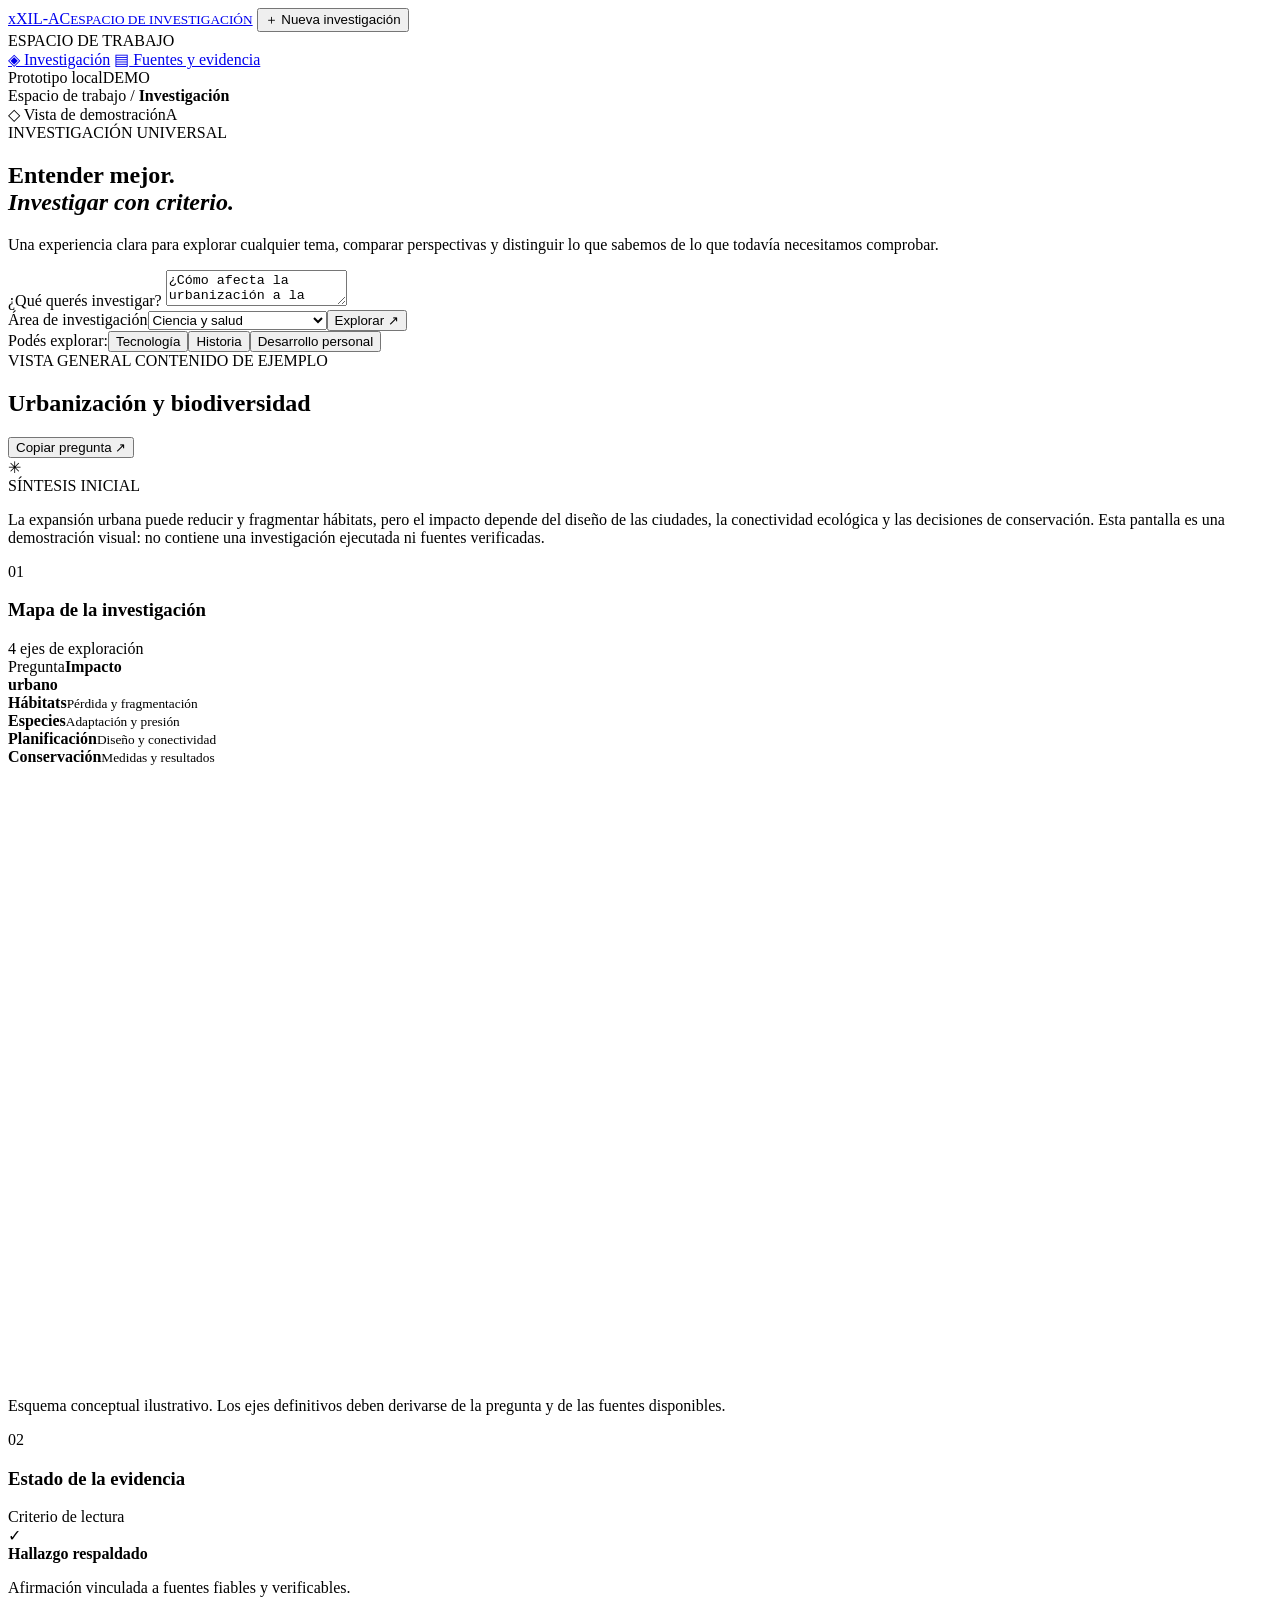
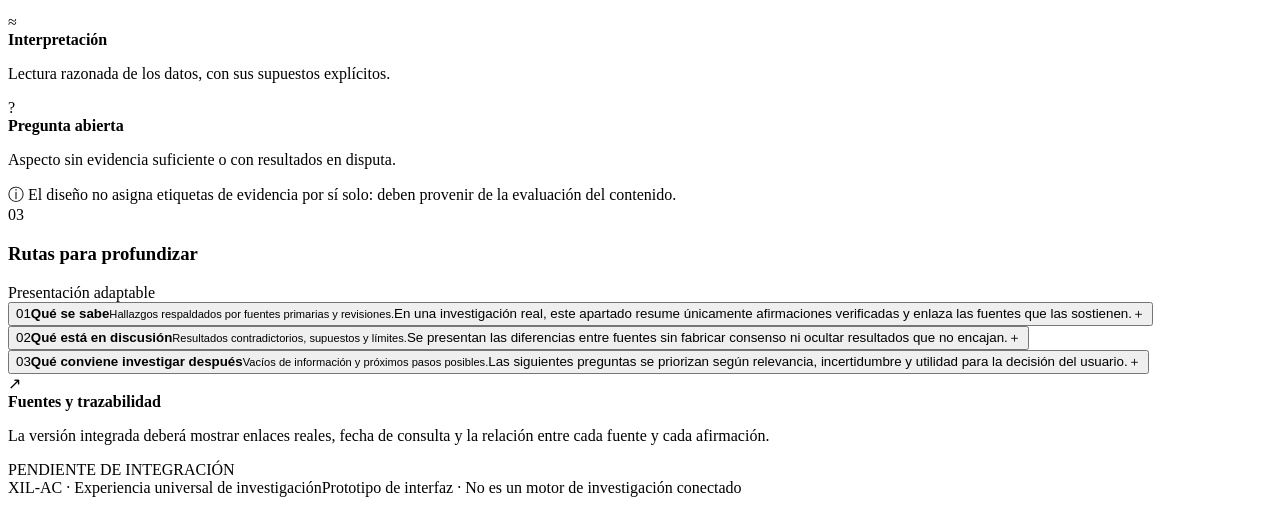
==== frontend/universal-research/index.html @ deff4dfd "feat(ui): add universal research interface prototype" ====
<!doctype html>
<html lang="es">
<head>
  <meta charset="utf-8">
  <meta name="viewport" content="width=device-width, initial-scale=1">
  <meta name="color-scheme" content="light">
  <meta name="description" content="Prototipo de la experiencia universal de investigación de XIL-AC.">
  <title>Investigación · XIL-AC</title>
  <link rel="stylesheet" href="./styles.css">
</head>
<body>
  <div class="app-shell">
    <aside class="sidebar" aria-label="Navegación principal">
      <a class="brand" href="#" aria-label="XIL-AC inicio"><span class="brand-mark">x</span><span>XIL-AC<small>ESPACIO DE INVESTIGACIÓN</small></span></a>
      <button class="new-research" id="newResearch" type="button"><span aria-hidden="true">＋</span> Nueva investigación</button>
      <div class="side-label">ESPACIO DE TRABAJO</div>
      <a class="nav-item active" href="#research"><span aria-hidden="true">◈</span> Investigación</a>
      <a class="nav-item" href="#sources"><span aria-hidden="true">▤</span> Fuentes y evidencia</a>
      <div class="sidebar-bottom"><span class="status-dot"></span><span>Prototipo local</span><span class="status-pill">DEMO</span></div>
    </aside>

    <main id="research" class="main-content">
      <header class="topbar"><div class="breadcrumb">Espacio de trabajo <span>/</span> <strong>Investigación</strong></div><div class="topbar-right"><span class="private-label"><span aria-hidden="true">◇</span> Vista de demostración</span><span class="avatar" aria-label="Usuario">A</span></div></header>
      <section class="welcome">
        <div class="eyebrow"><span class="eyebrow-line"></span> INVESTIGACIÓN UNIVERSAL</div>
        <h1>Entender mejor.<br><em>Investigar con criterio.</em></h1>
        <p class="intro">Una experiencia clara para explorar cualquier tema, comparar perspectivas y distinguir lo que sabemos de lo que todavía necesitamos comprobar.</p>
        <form id="researchForm" class="search-panel">
          <label class="sr-only" for="researchQuestion">¿Qué querés investigar?</label>
          <textarea id="researchQuestion" rows="2" placeholder="¿Qué querés investigar?" required>¿Cómo afecta la urbanización a la biodiversidad?</textarea>
          <div class="search-controls"><label class="select-wrap"><span class="sr-only">Área de investigación</span><select id="domain"><option value="science">Ciencia y salud</option><option value="history">Historia y cultura</option><option value="technology">Tecnología</option><option value="business">Negocios y estrategia</option><option value="education">Educación y conceptos</option><option value="cfe">Desarrollo personal y CFE</option></select></label><button class="primary-button" type="submit">Explorar <span aria-hidden="true">↗</span></button></div>
        </form>
        <div class="suggestions"><span>Podés explorar:</span><button type="button" data-prompt="Comparar dos tecnologías emergentes">Tecnología</button><button type="button" data-prompt="Investigar un acontecimiento histórico y sus fuentes">Historia</button><button type="button" data-prompt="Analizar distintas perspectivas sobre una pregunta humana">Desarrollo personal</button></div>
      </section>

      <section class="results" aria-live="polite" aria-busy="false" id="results">
        <div class="results-heading"><div><div class="eyebrow">VISTA GENERAL <span class="demo-tag">CONTENIDO DE EJEMPLO</span></div><h2 id="resultTitle">Urbanización y biodiversidad</h2></div><button class="quiet-button" id="copySummary" type="button">Copiar pregunta <span aria-hidden="true">↗</span></button></div>
        <div class="summary-card">
          <div class="summary-icon" aria-hidden="true">✳</div>
          <div><div class="card-kicker">SÍNTESIS INICIAL</div><p id="summaryText">La expansión urbana puede reducir y fragmentar hábitats, pero el impacto depende del diseño de las ciudades, la conectividad ecológica y las decisiones de conservación. Esta pantalla es una demostración visual: no contiene una investigación ejecutada ni fuentes verificadas.</p></div>
        </div>

        <div class="content-grid">
          <article class="panel overview-panel"><div class="panel-heading"><div><span class="panel-index">01</span><h3>Mapa de la investigación</h3></div><span class="subtle">4 ejes de exploración</span></div>
            <div class="topic-map" id="topicMap">
              <div class="topic-center"><span>Pregunta</span><strong>Impacto<br>urbano</strong></div>
              <div class="topic-node node-one"><span class="node-dot"></span><strong>Hábitats</strong><small>Pérdida y fragmentación</small></div>
              <div class="topic-node node-two"><span class="node-dot"></span><strong>Especies</strong><small>Adaptación y presión</small></div>
              <div class="topic-node node-three"><span class="node-dot"></span><strong>Planificación</strong><small>Diseño y conectividad</small></div>
              <div class="topic-node node-four"><span class="node-dot"></span><strong>Conservación</strong><small>Medidas y resultados</small></div>
              <svg class="map-lines" viewBox="0 0 600 290" preserveAspectRatio="none" aria-hidden="true"><line x1="300" y1="145" x2="135" y2="60"/><line x1="300" y1="145" x2="465" y2="60"/><line x1="300" y1="145" x2="135" y2="235"/><line x1="300" y1="145" x2="465" y2="235"/></svg>
            </div>
            <p class="visual-caption">Esquema conceptual ilustrativo. Los ejes definitivos deben derivarse de la pregunta y de las fuentes disponibles.</p>
          </article>
          <article class="panel evidence-panel"><div class="panel-heading"><div><span class="panel-index">02</span><h3>Estado de la evidencia</h3></div><span class="subtle">Criterio de lectura</span></div>
            <div class="evidence-row"><span class="evidence-symbol verified">✓</span><div><strong>Hallazgo respaldado</strong><p>Afirmación vinculada a fuentes fiables y verificables.</p></div></div>
            <div class="evidence-row"><span class="evidence-symbol interpretation">≈</span><div><strong>Interpretación</strong><p>Lectura razonada de los datos, con sus supuestos explícitos.</p></div></div>
            <div class="evidence-row"><span class="evidence-symbol open">?</span><div><strong>Pregunta abierta</strong><p>Aspecto sin evidencia suficiente o con resultados en disputa.</p></div></div>
            <div class="evidence-note"><span aria-hidden="true">ⓘ</span> El diseño no asigna etiquetas de evidencia por sí solo: deben provenir de la evaluación del contenido.</div>
          </article>
        </div>

        <section class="panel findings-panel"><div class="panel-heading"><div><span class="panel-index">03</span><h3>Rutas para profundizar</h3></div><span class="subtle">Presentación adaptable</span></div>
          <div class="finding-list" id="findingList">
            <button class="finding" type="button" aria-expanded="false"><span class="finding-number">01</span><span class="finding-copy"><strong>Qué se sabe</strong><small>Hallazgos respaldados por fuentes primarias y revisiones.</small><span class="finding-detail">En una investigación real, este apartado resume únicamente afirmaciones verificadas y enlaza las fuentes que las sostienen.</span></span><span class="chevron" aria-hidden="true">＋</span></button>
            <button class="finding" type="button" aria-expanded="false"><span class="finding-number">02</span><span class="finding-copy"><strong>Qué está en discusión</strong><small>Resultados contradictorios, supuestos y límites.</small><span class="finding-detail">Se presentan las diferencias entre fuentes sin fabricar consenso ni ocultar resultados que no encajan.</span></span><span class="chevron" aria-hidden="true">＋</span></button>
            <button class="finding" type="button" aria-expanded="false"><span class="finding-number">03</span><span class="finding-copy"><strong>Qué conviene investigar después</strong><small>Vacíos de información y próximos pasos posibles.</small><span class="finding-detail">Las siguientes preguntas se priorizan según relevancia, incertidumbre y utilidad para la decisión del usuario.</span></span><span class="chevron" aria-hidden="true">＋</span></button>
          </div>
        </section>
        <section id="sources" class="sources-footer"><div><span class="source-icon" aria-hidden="true">↗</span><div><strong>Fuentes y trazabilidad</strong><p>La versión integrada deberá mostrar enlaces reales, fecha de consulta y la relación entre cada fuente y cada afirmación.</p></div></div><span class="status-pill">PENDIENTE DE INTEGRACIÓN</span></section>
        <footer><span>XIL-AC · Experiencia universal de investigación</span><span>Prototipo de interfaz · No es un motor de investigación conectado</span></footer>
      </section>
    </main>
  </div>
  <div id="toast" class="toast" role="status" aria-live="polite"></div>
  <script src="./app.js" defer></script>
</body>
</html>
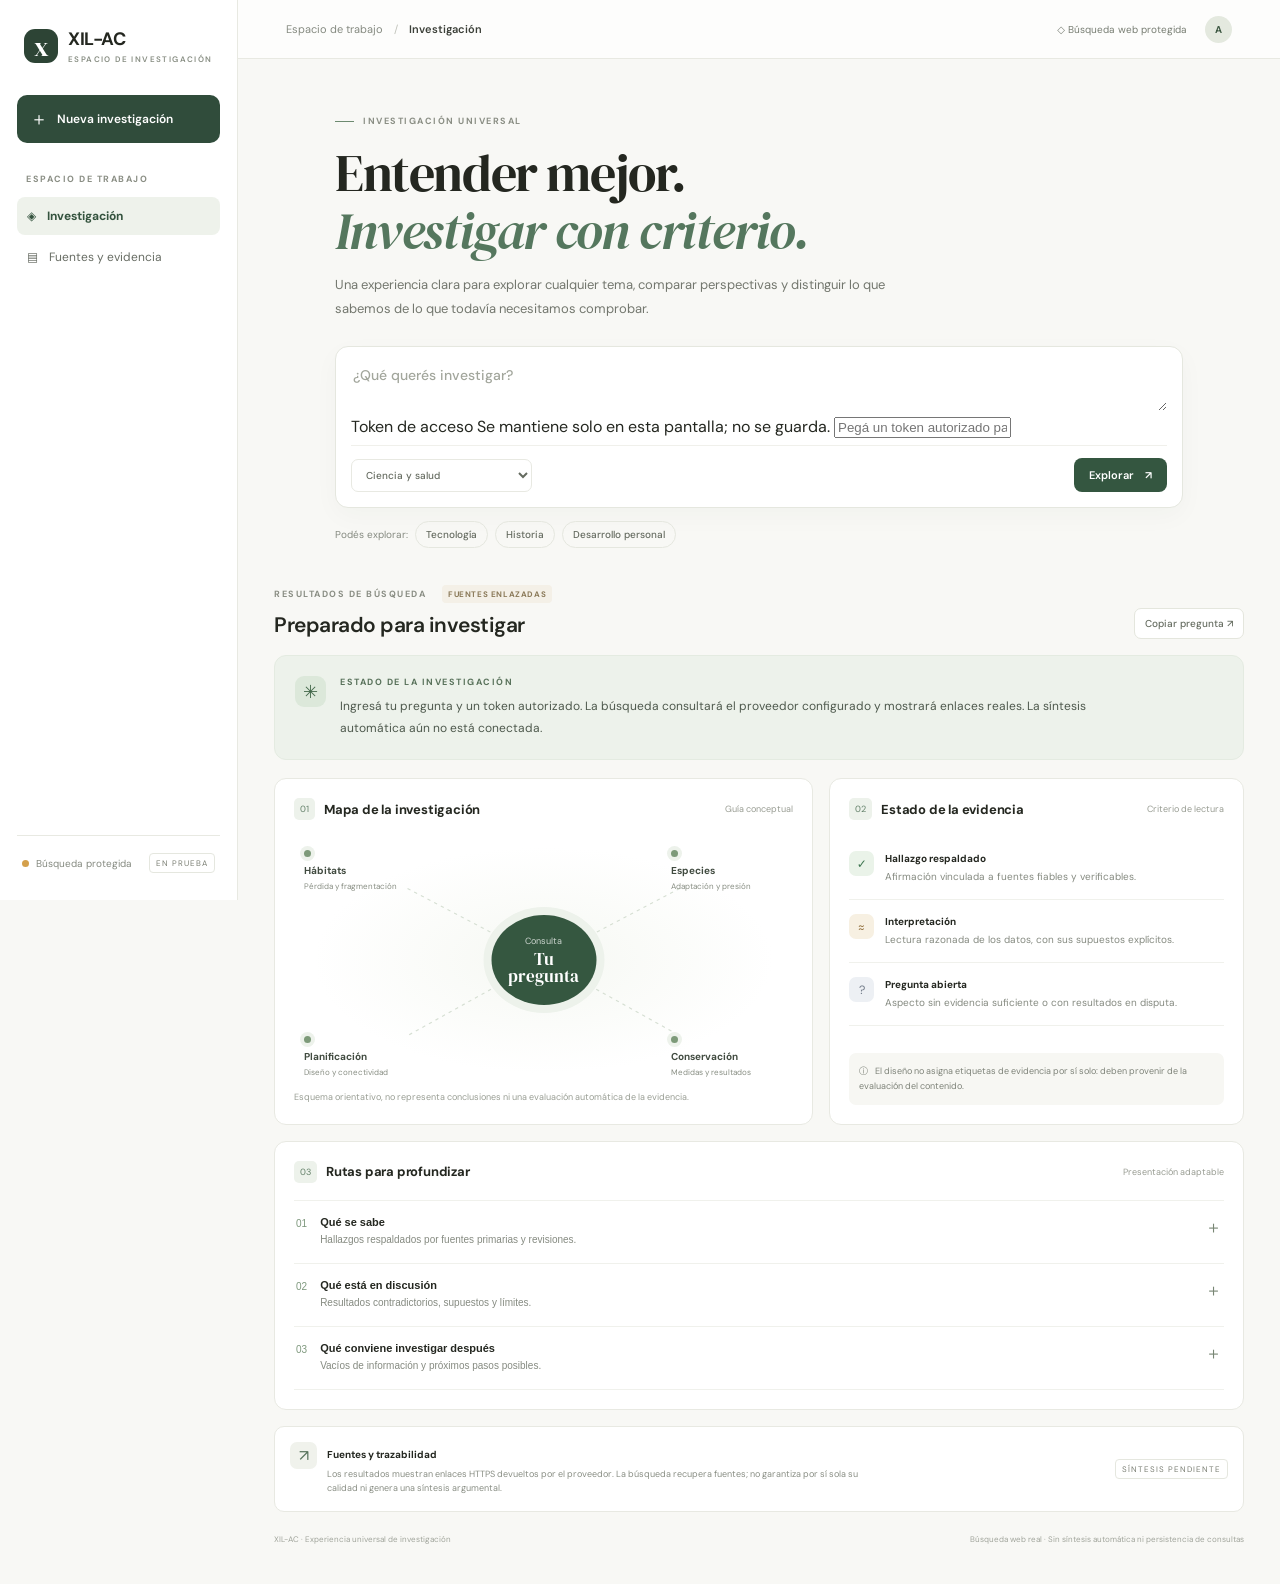
==== commit 89031849: "feat(ui): connect research form to protected search API" ====
--- a/frontend/universal-research/index.html
+++ b/frontend/universal-research/index.html
@@ -16,41 +16,43 @@
       <div class="side-label">ESPACIO DE TRABAJO</div>
       <a class="nav-item active" href="#research"><span aria-hidden="true">◈</span> Investigación</a>
       <a class="nav-item" href="#sources"><span aria-hidden="true">▤</span> Fuentes y evidencia</a>
-      <div class="sidebar-bottom"><span class="status-dot"></span><span>Prototipo local</span><span class="status-pill">DEMO</span></div>
+      <div class="sidebar-bottom"><span class="status-dot"></span><span>Búsqueda protegida</span><span class="status-pill">EN PRUEBA</span></div>
     </aside>
 
     <main id="research" class="main-content">
-      <header class="topbar"><div class="breadcrumb">Espacio de trabajo <span>/</span> <strong>Investigación</strong></div><div class="topbar-right"><span class="private-label"><span aria-hidden="true">◇</span> Vista de demostración</span><span class="avatar" aria-label="Usuario">A</span></div></header>
+      <header class="topbar"><div class="breadcrumb">Espacio de trabajo <span>/</span> <strong>Investigación</strong></div><div class="topbar-right"><span class="private-label"><span aria-hidden="true">◇</span> Búsqueda web protegida</span><span class="avatar" aria-label="Usuario">A</span></div></header>
       <section class="welcome">
         <div class="eyebrow"><span class="eyebrow-line"></span> INVESTIGACIÓN UNIVERSAL</div>
         <h1>Entender mejor.<br><em>Investigar con criterio.</em></h1>
         <p class="intro">Una experiencia clara para explorar cualquier tema, comparar perspectivas y distinguir lo que sabemos de lo que todavía necesitamos comprobar.</p>
         <form id="researchForm" class="search-panel">
           <label class="sr-only" for="researchQuestion">¿Qué querés investigar?</label>
-          <textarea id="researchQuestion" rows="2" placeholder="¿Qué querés investigar?" required>¿Cómo afecta la urbanización a la biodiversidad?</textarea>
+          <textarea id="researchQuestion" rows="2" placeholder="¿Qué querés investigar?" required></textarea>
+          <label class="access-label" for="accessToken">Token de acceso <span>Se mantiene solo en esta pantalla; no se guarda.</span></label>
+          <input id="accessToken" class="access-token" type="password" autocomplete="off" spellcheck="false" placeholder="Pegá un token autorizado para esta sesión" required>
           <div class="search-controls"><label class="select-wrap"><span class="sr-only">Área de investigación</span><select id="domain"><option value="science">Ciencia y salud</option><option value="history">Historia y cultura</option><option value="technology">Tecnología</option><option value="business">Negocios y estrategia</option><option value="education">Educación y conceptos</option><option value="cfe">Desarrollo personal y CFE</option></select></label><button class="primary-button" type="submit">Explorar <span aria-hidden="true">↗</span></button></div>
         </form>
         <div class="suggestions"><span>Podés explorar:</span><button type="button" data-prompt="Comparar dos tecnologías emergentes">Tecnología</button><button type="button" data-prompt="Investigar un acontecimiento histórico y sus fuentes">Historia</button><button type="button" data-prompt="Analizar distintas perspectivas sobre una pregunta humana">Desarrollo personal</button></div>
       </section>
 
       <section class="results" aria-live="polite" aria-busy="false" id="results">
-        <div class="results-heading"><div><div class="eyebrow">VISTA GENERAL <span class="demo-tag">CONTENIDO DE EJEMPLO</span></div><h2 id="resultTitle">Urbanización y biodiversidad</h2></div><button class="quiet-button" id="copySummary" type="button">Copiar pregunta <span aria-hidden="true">↗</span></button></div>
+        <div class="results-heading"><div><div class="eyebrow">RESULTADOS DE BÚSQUEDA <span class="demo-tag">FUENTES ENLAZADAS</span></div><h2 id="resultTitle">Preparado para investigar</h2></div><button class="quiet-button" id="copySummary" type="button">Copiar pregunta <span aria-hidden="true">↗</span></button></div>
         <div class="summary-card">
           <div class="summary-icon" aria-hidden="true">✳</div>
-          <div><div class="card-kicker">SÍNTESIS INICIAL</div><p id="summaryText">La expansión urbana puede reducir y fragmentar hábitats, pero el impacto depende del diseño de las ciudades, la conectividad ecológica y las decisiones de conservación. Esta pantalla es una demostración visual: no contiene una investigación ejecutada ni fuentes verificadas.</p></div>
+          <div><div class="card-kicker">ESTADO DE LA INVESTIGACIÓN</div><p id="summaryText">Ingresá tu pregunta y un token autorizado. La búsqueda consultará el proveedor configurado y mostrará enlaces reales. La síntesis automática aún no está conectada.</p></div>
         </div>
 
         <div class="content-grid">
-          <article class="panel overview-panel"><div class="panel-heading"><div><span class="panel-index">01</span><h3>Mapa de la investigación</h3></div><span class="subtle">4 ejes de exploración</span></div>
+          <article class="panel overview-panel"><div class="panel-heading"><div><span class="panel-index">01</span><h3>Mapa de la investigación</h3></div><span class="subtle">Guía conceptual</span></div>
             <div class="topic-map" id="topicMap">
-              <div class="topic-center"><span>Pregunta</span><strong>Impacto<br>urbano</strong></div>
+              <div class="topic-center"><span>Consulta</span><strong>Tu<br>pregunta</strong></div>
               <div class="topic-node node-one"><span class="node-dot"></span><strong>Hábitats</strong><small>Pérdida y fragmentación</small></div>
               <div class="topic-node node-two"><span class="node-dot"></span><strong>Especies</strong><small>Adaptación y presión</small></div>
               <div class="topic-node node-three"><span class="node-dot"></span><strong>Planificación</strong><small>Diseño y conectividad</small></div>
               <div class="topic-node node-four"><span class="node-dot"></span><strong>Conservación</strong><small>Medidas y resultados</small></div>
               <svg class="map-lines" viewBox="0 0 600 290" preserveAspectRatio="none" aria-hidden="true"><line x1="300" y1="145" x2="135" y2="60"/><line x1="300" y1="145" x2="465" y2="60"/><line x1="300" y1="145" x2="135" y2="235"/><line x1="300" y1="145" x2="465" y2="235"/></svg>
             </div>
-            <p class="visual-caption">Esquema conceptual ilustrativo. Los ejes definitivos deben derivarse de la pregunta y de las fuentes disponibles.</p>
+            <p class="visual-caption">Esquema orientativo, no representa conclusiones ni una evaluación automática de la evidencia.</p>
           </article>
           <article class="panel evidence-panel"><div class="panel-heading"><div><span class="panel-index">02</span><h3>Estado de la evidencia</h3></div><span class="subtle">Criterio de lectura</span></div>
             <div class="evidence-row"><span class="evidence-symbol verified">✓</span><div><strong>Hallazgo respaldado</strong><p>Afirmación vinculada a fuentes fiables y verificables.</p></div></div>
@@ -67,8 +69,8 @@
             <button class="finding" type="button" aria-expanded="false"><span class="finding-number">03</span><span class="finding-copy"><strong>Qué conviene investigar después</strong><small>Vacíos de información y próximos pasos posibles.</small><span class="finding-detail">Las siguientes preguntas se priorizan según relevancia, incertidumbre y utilidad para la decisión del usuario.</span></span><span class="chevron" aria-hidden="true">＋</span></button>
           </div>
         </section>
-        <section id="sources" class="sources-footer"><div><span class="source-icon" aria-hidden="true">↗</span><div><strong>Fuentes y trazabilidad</strong><p>La versión integrada deberá mostrar enlaces reales, fecha de consulta y la relación entre cada fuente y cada afirmación.</p></div></div><span class="status-pill">PENDIENTE DE INTEGRACIÓN</span></section>
-        <footer><span>XIL-AC · Experiencia universal de investigación</span><span>Prototipo de interfaz · No es un motor de investigación conectado</span></footer>
+        <section id="sources" class="sources-footer"><div><span class="source-icon" aria-hidden="true">↗</span><div><strong>Fuentes y trazabilidad</strong><p>Los resultados muestran enlaces HTTPS devueltos por el proveedor. La búsqueda recupera fuentes; no garantiza por sí sola su calidad ni genera una síntesis argumental.</p></div></div><span class="status-pill">SÍNTESIS PENDIENTE</span></section>
+        <footer><span>XIL-AC · Experiencia universal de investigación</span><span>Búsqueda web real · Sin síntesis automática ni persistencia de consultas</span></footer>
       </section>
     </main>
   </div>
--- a/frontend/universal-research/styles.css
+++ b/frontend/universal-research/styles.css
@@ -0,0 +1,3 @@
+@import url('https://fonts.googleapis.com/css2?family=DM+Sans:wght@400;500;600;700&family=DM+Serif+Display:ital@0;1&display=swap');
+:root{font-family:"DM Sans",Inter,system-ui,-apple-system,BlinkMacSystemFont,"Segoe UI",sans-serif;color:#242720;background:#f8f8f5;font-synthesis:none;text-rendering:optimizeLegibility;--ink:#242720;--muted:#777b72;--line:#e8e9e2;--green:#456b55;--pale:#edf2eb;--card:#fff;--serif:"DM Serif Display",Georgia,serif}*{box-sizing:border-box}body{margin:0;min-width:320px;background:#f8f8f5}.app-shell{min-height:100vh}.sidebar{width:238px;position:fixed;inset:0 auto 0 0;background:#fff;border-right:1px solid var(--line);padding:27px 17px;display:flex;flex-direction:column;z-index:3}.brand{display:flex;align-items:center;gap:10px;color:var(--ink);text-decoration:none;font-weight:700;letter-spacing:-.5px;font-size:18px;padding:0 7px 31px}.brand-mark{width:34px;height:34px;display:grid;place-items:center;background:#2d4435;color:#fff;border-radius:11px;font-family:var(--serif);font-size:26px}.brand small{display:block;font-size:8px;letter-spacing:1.4px;color:#888e83;font-weight:600;margin-top:3px}.new-research{border:0;background:#304c3b;color:#fff;padding:12px 13px;border-radius:10px;text-align:left;font-family:inherit;font-size:12px;font-weight:600;cursor:pointer;display:flex;gap:9px;align-items:center;margin-bottom:30px}.new-research span{font-size:18px}.side-label,.eyebrow,.card-kicker{font-size:9px;font-weight:700;letter-spacing:1.5px;color:#8a8e84}.side-label{padding:0 9px 12px}.nav-item{padding:11px 10px;border-radius:8px;color:#686d64;text-decoration:none;font-size:12px;display:flex;gap:11px;align-items:center;margin-bottom:3px}.nav-item.active{background:#eef2eb;color:#34533e;font-weight:700}.sidebar-bottom{margin-top:auto;border-top:1px solid var(--line);padding:17px 5px 0;display:flex;align-items:center;gap:7px;color:#858a80;font-size:10px}.status-dot{width:7px;height:7px;border-radius:50%;background:#d4a04c}.status-pill{font-size:8px;letter-spacing:1px;border:1px solid #e5e7df;color:#7a7e73;border-radius:4px;padding:4px 6px;margin-left:auto}.main-content{margin-left:238px;max-width:1600px}.topbar{height:59px;padding:0 48px;border-bottom:1px solid var(--line);display:flex;align-items:center;justify-content:space-between;background:rgba(255,255,255,.72)}.breadcrumb{font-size:11px;color:#858a80}.breadcrumb span{margin:0 8px;color:#c1c3bb}.breadcrumb strong{color:#3c4039;font-weight:600}.topbar-right{display:flex;align-items:center;gap:18px}.private-label{font-size:10px;color:#777d72}.avatar{width:27px;height:27px;border-radius:50%;display:grid;place-items:center;background:#e4e9df;color:#405a45;font-size:10px;font-weight:700}.welcome{max-width:920px;margin:0 auto;padding:56px 36px 37px}.eyebrow{display:flex;align-items:center;gap:9px}.eyebrow-line{width:19px;height:1px;background:#6d8a70}h1{font-family:var(--serif);font-size:clamp(36px,4.1vw,55px);font-weight:400;letter-spacing:-1.4px;line-height:1.1;margin:18px 0 13px}h1 em{color:#55775e;font-weight:400}.intro{max-width:580px;color:#73776e;font-size:13px;line-height:1.8;margin:0 0 26px}.search-panel{background:#fff;border:1px solid #e5e7df;border-radius:13px;padding:15px;box-shadow:0 8px 26px #283a2508}.search-panel textarea{width:100%;resize:vertical;border:0;outline:0;font-family:inherit;font-size:14px;line-height:1.6;font-weight:500;color:var(--ink);min-height:48px;background:transparent}.search-panel textarea::placeholder{color:#a2a69c}.search-controls{display:flex;align-items:center;justify-content:space-between;border-top:1px solid #f0f0eb;padding-top:12px;margin-top:7px}.select-wrap select{border:1px solid #e8e9e2;border-radius:7px;padding:8px 27px 8px 10px;background:#fff;color:#656b60;font-family:inherit;font-size:10px;font-weight:500;max-width:190px}.primary-button{border:0;background:#345640;color:#fff;border-radius:8px;padding:10px 15px;font-family:inherit;font-size:11px;font-weight:600;cursor:pointer}.primary-button span{margin-left:8px}.primary-button:hover,.new-research:hover{background:#263f30}.suggestions{display:flex;flex-wrap:wrap;gap:7px;align-items:center;margin-top:13px;font-size:10px;color:#858a80}.suggestions button{border:1px solid #e5e7df;background:transparent;border-radius:20px;padding:6px 10px;color:#656b60;font-family:inherit;font-size:10px;font-weight:500;cursor:pointer}.suggestions button:hover{background:#eef2eb}.results{max-width:1050px;margin:0 auto;padding:0 36px 40px}.results-heading{display:flex;justify-content:space-between;align-items:end;margin:0 0 16px}.results-heading h2{font-size:21px;letter-spacing:-.5px;margin:8px 0 0;font-weight:600}.demo-tag{font-size:8px;color:#8a7958;background:#f4f0e7;border-radius:4px;padding:4px 6px;margin-left:7px;letter-spacing:.6px}.quiet-button{border:1px solid #e4e6dd;border-radius:7px;padding:8px 10px;background:#fff;color:#666d61;font-family:inherit;font-size:10px;font-weight:500;cursor:pointer}.summary-card{display:flex;gap:14px;padding:20px;background:#edf2eb;border:1px solid #e4ebe1;border-radius:12px;margin-bottom:18px}.summary-icon{flex:0 0 31px;width:31px;height:31px;display:grid;place-items:center;border-radius:9px;background:#dce8da;color:#426749;font-size:18px}.card-kicker{color:#59725b}.summary-card p{font-size:12px;line-height:1.85;color:#4e594d;margin:7px 0 0;max-width:780px}.content-grid{display:grid;grid-template-columns:1.3fr 1fr;gap:16px}.panel{background:#fff;border:1px solid var(--line);border-radius:12px;padding:19px;min-width:0}.panel-heading{display:flex;align-items:center;justify-content:space-between;gap:12px;margin-bottom:17px}.panel-heading>div{display:flex;align-items:center;gap:9px}.panel-index{font-size:9px;color:#64816a;background:#edf2eb;border-radius:5px;padding:5px 6px}.panel h3{font-size:13px;margin:0;font-weight:700;letter-spacing:-.2px}.subtle{font-size:9px;color:#989c92}.topic-map{height:246px;position:relative;overflow:hidden;background:radial-gradient(ellipse at center,#f6f8f3 0,rgba(255,255,255,0) 65%);border-radius:8px}.map-lines{position:absolute;inset:0;width:100%;height:100%;stroke:#d6dfd3;stroke-width:1.4;stroke-dasharray:4 5}.topic-center{position:absolute;left:50%;top:50%;transform:translate(-50%,-50%);width:105px;height:90px;border-radius:50%;background:#355740;color:#fff;display:flex;flex-direction:column;align-items:center;justify-content:center;z-index:1;box-shadow:0 0 0 8px #edf2eb}.topic-center span{font-size:9px;opacity:.75;margin-bottom:4px}.topic-center strong{text-align:center;font-family:var(--serif);font-size:17px;line-height:1.05;font-weight:400}.topic-node{position:absolute;width:122px;display:flex;flex-direction:column;gap:4px;z-index:1}.topic-node strong{font-size:10px;color:#414b40}.topic-node small{font-size:8px;line-height:1.4;color:#878d82}.node-dot{width:7px;height:7px;border-radius:50%;background:#7d9a79;box-shadow:0 0 0 4px #edf2eb;margin-bottom:3px}.node-one{left:2%;top:5%}.node-two{right:0;top:5%}.node-three{left:2%;bottom:2%}.node-four{right:0;bottom:2%}.visual-caption{font-size:9px;line-height:1.6;color:#999e94;margin:7px 0 0}.evidence-panel{display:flex;flex-direction:column}.evidence-row{display:flex;gap:11px;padding:14px 0;border-bottom:1px solid #f0f1ec}.evidence-symbol{width:25px;height:25px;border-radius:7px;display:grid;place-items:center;flex-shrink:0;font-size:12px}.verified{color:#3e7650;background:#eaf3e9}.interpretation{color:#92703d;background:#f7f0e2}.open{color:#727b88;background:#edf0f4}.evidence-row strong{font-size:10px;display:block;margin:1px 0 4px}.evidence-row p{font-size:10px;line-height:1.6;color:#858a80;margin:0}.evidence-note{margin-top:auto;padding:11px 10px;background:#f7f7f3;border-radius:7px;color:#7e8379;font-size:9px;line-height:1.65}.evidence-note span{margin-right:5px}.findings-panel{margin-top:16px}.finding-list{border-top:1px solid #f0f1ec}.finding{width:100%;display:flex;align-items:flex-start;gap:13px;text-align:left;padding:15px 2px;background:#fff;border:0;border-bottom:1px solid #f0f1ec;cursor:pointer;color:var(--ink)}.finding-number{font-size:10px;color:#7e987d;padding-top:2px}.finding-copy{display:flex;flex-direction:column;gap:4px;flex:1}.finding-copy strong{font-size:11px}.finding-copy small{font-size:10px;color:#858a80;line-height:1.6}.finding-detail{display:none;margin-top:7px;max-width:680px;color:#656d61;font-size:11px;line-height:1.7}.finding[aria-expanded=true] .finding-detail{display:block}.chevron{font-size:17px;color:#788674;transition:transform .15s}.finding[aria-expanded=true] .chevron{transform:rotate(45deg)}.sources-footer{margin-top:16px;border:1px solid var(--line);border-radius:10px;padding:15px;display:flex;justify-content:space-between;align-items:center;gap:15px;background:#fff}.sources-footer>div{display:flex;gap:10px;align-items:flex-start}.source-icon{display:grid;place-items:center;background:#f0f2ec;color:#55725a;width:27px;height:27px;border-radius:7px;flex-shrink:0}.sources-footer strong{font-size:10px}.sources-footer p{font-size:9px;color:#898e84;line-height:1.6;margin:4px 0 0;max-width:550px}.sources-footer .status-pill{white-space:nowrap}footer{display:flex;justify-content:space-between;gap:12px;color:#a0a49b;font-size:8px;padding:22px 0 0}.toast{position:fixed;bottom:20px;left:50%;transform:translate(-50%,12px);background:#273e2e;color:#fff;padding:11px 16px;border-radius:8px;font-size:11px;opacity:0;pointer-events:none;transition:opacity .2s,transform .2s;z-index:5;box-shadow:0 6px 20px #0002}.toast.visible{opacity:1;transform:translate(-50%,0)}.sr-only{position:absolute;width:1px;height:1px;padding:0;margin:-1px;overflow:hidden;clip:rect(0,0,0,0);white-space:nowrap;border:0}:focus-visible{outline:3px solid #9cb89b;outline-offset:3px}
+@media(min-width:1400px){.welcome{padding-top:66px}.results{max-width:1100px}.topic-map{height:265px}}@media(max-width:1000px){.sidebar{width:190px;padding:22px 12px}.main-content{margin-left:190px}.topbar{padding:0 27px}.welcome{padding:43px 27px 30px}.results{padding:0 27px 32px}.content-grid{grid-template-columns:1fr}.topic-map{height:255px}.evidence-note{margin-top:16px}}@media(max-width:650px){.sidebar{position:static;width:auto;height:auto;padding:13px 16px;border-right:0;border-bottom:1px solid var(--line);flex-direction:row;align-items:center;gap:12px}.brand{padding:0;font-size:16px;flex:1}.brand-mark{width:30px;height:30px}.brand small{font-size:7px}.new-research{margin:0;padding:9px 10px;font-size:10px;white-space:nowrap}.side-label,.nav-item,.sidebar-bottom{display:none}.main-content{margin:0}.topbar{height:46px;padding:0 17px}.private-label{font-size:9px}.topbar-right{gap:9px}.welcome{padding:37px 18px 28px}h1{font-size:39px}.intro{font-size:12px}.results{padding:0 18px 30px}.results-heading{align-items:flex-start;gap:10px}.results-heading h2{font-size:18px;line-height:1.3}.quiet-button{font-size:9px;white-space:nowrap}.summary-card{padding:15px;gap:10px}.summary-card p{font-size:11px}.panel{padding:15px}.panel-heading{align-items:flex-start}.panel h3{font-size:12px}.subtle{font-size:8px;text-align:right}.topic-map{height:235px}.topic-node{width:105px}.node-one,.node-three{left:0}.node-two,.node-four{right:0}.node-two,.node-one{top:4%}.node-three,.node-four{bottom:1%}.topic-center{width:88px;height:78px}.topic-center strong{font-size:15px}.search-controls{gap:8px}.select-wrap{min-width:0;flex:1}.select-wrap select{max-width:100%;width:100%;font-size:9px}.primary-button{padding:10px 12px;white-space:nowrap}.suggestions{gap:6px}.suggestions span{width:100%}.sources-footer{align-items:flex-start;flex-direction:column}.sources-footer .status-pill{margin-left:37px}footer{flex-direction:column;line-height:1.6}.results-heading .eyebrow{flex-wrap:wrap}.demo-tag{margin-left:0}}@media(prefers-reduced-motion:reduce){*,*::before,*::after{transition:none!important;scroll-behavior:auto!important}}
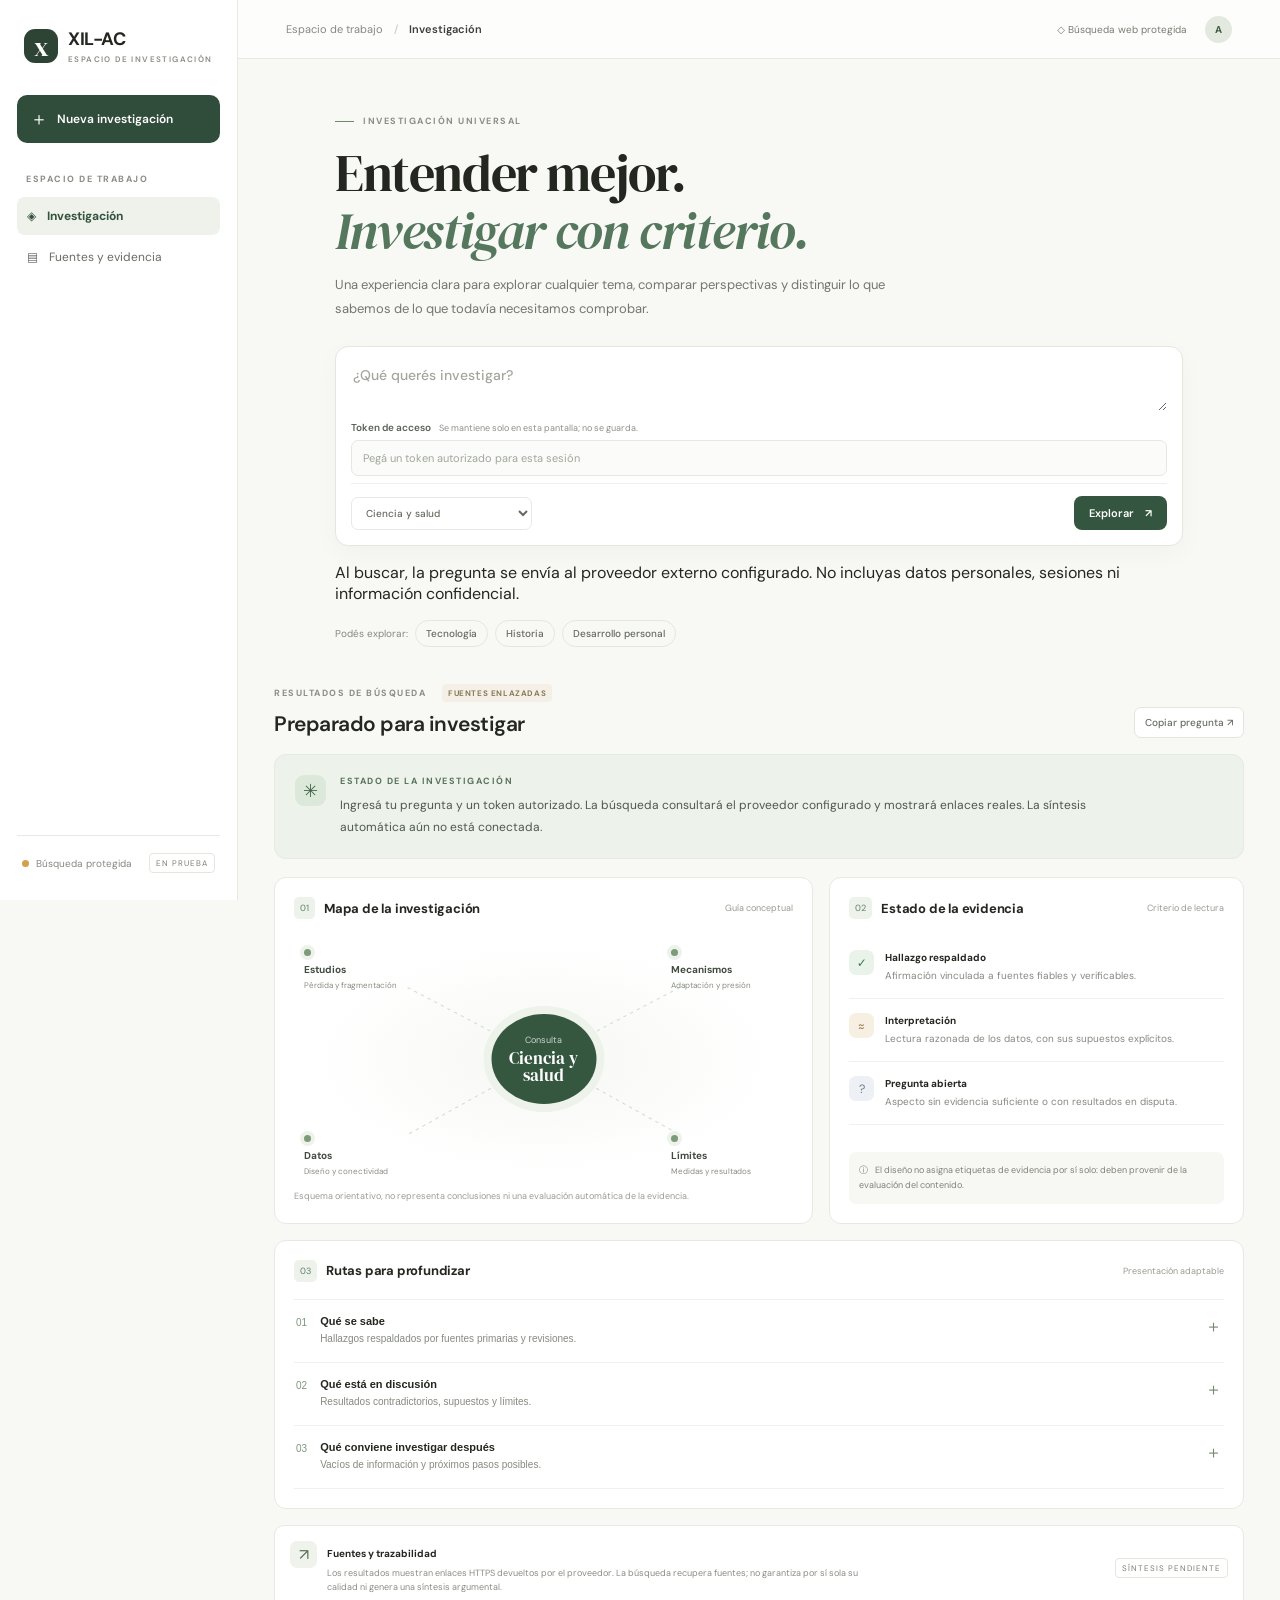
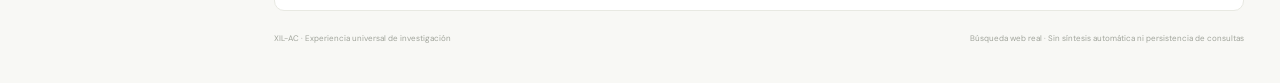
==== commit 7f352d96: "security(ui): disclose external search data flow" ====
--- a/frontend/universal-research/index.html
+++ b/frontend/universal-research/index.html
@@ -32,6 +32,7 @@
           <input id="accessToken" class="access-token" type="password" autocomplete="off" spellcheck="false" placeholder="Pegá un token autorizado para esta sesión" required>
           <div class="search-controls"><label class="select-wrap"><span class="sr-only">Área de investigación</span><select id="domain"><option value="science">Ciencia y salud</option><option value="history">Historia y cultura</option><option value="technology">Tecnología</option><option value="business">Negocios y estrategia</option><option value="education">Educación y conceptos</option><option value="cfe">Desarrollo personal y CFE</option></select></label><button class="primary-button" type="submit">Explorar <span aria-hidden="true">↗</span></button></div>
         </form>
+        <p class="privacy-hint">Al buscar, la pregunta se envía al proveedor externo configurado. No incluyas datos personales, sesiones ni información confidencial.</p>
         <div class="suggestions"><span>Podés explorar:</span><button type="button" data-prompt="Comparar dos tecnologías emergentes">Tecnología</button><button type="button" data-prompt="Investigar un acontecimiento histórico y sus fuentes">Historia</button><button type="button" data-prompt="Analizar distintas perspectivas sobre una pregunta humana">Desarrollo personal</button></div>
       </section>
 
--- a/frontend/universal-research/styles.css
+++ b/frontend/universal-research/styles.css
@@ -1,3 +1,4 @@
 @import url('https://fonts.googleapis.com/css2?family=DM+Sans:wght@400;500;600;700&family=DM+Serif+Display:ital@0;1&display=swap');
 :root{font-family:"DM Sans",Inter,system-ui,-apple-system,BlinkMacSystemFont,"Segoe UI",sans-serif;color:#242720;background:#f8f8f5;font-synthesis:none;text-rendering:optimizeLegibility;--ink:#242720;--muted:#777b72;--line:#e8e9e2;--green:#456b55;--pale:#edf2eb;--card:#fff;--serif:"DM Serif Display",Georgia,serif}*{box-sizing:border-box}body{margin:0;min-width:320px;background:#f8f8f5}.app-shell{min-height:100vh}.sidebar{width:238px;position:fixed;inset:0 auto 0 0;background:#fff;border-right:1px solid var(--line);padding:27px 17px;display:flex;flex-direction:column;z-index:3}.brand{display:flex;align-items:center;gap:10px;color:var(--ink);text-decoration:none;font-weight:700;letter-spacing:-.5px;font-size:18px;padding:0 7px 31px}.brand-mark{width:34px;height:34px;display:grid;place-items:center;background:#2d4435;color:#fff;border-radius:11px;font-family:var(--serif);font-size:26px}.brand small{display:block;font-size:8px;letter-spacing:1.4px;color:#888e83;font-weight:600;margin-top:3px}.new-research{border:0;background:#304c3b;color:#fff;padding:12px 13px;border-radius:10px;text-align:left;font-family:inherit;font-size:12px;font-weight:600;cursor:pointer;display:flex;gap:9px;align-items:center;margin-bottom:30px}.new-research span{font-size:18px}.side-label,.eyebrow,.card-kicker{font-size:9px;font-weight:700;letter-spacing:1.5px;color:#8a8e84}.side-label{padding:0 9px 12px}.nav-item{padding:11px 10px;border-radius:8px;color:#686d64;text-decoration:none;font-size:12px;display:flex;gap:11px;align-items:center;margin-bottom:3px}.nav-item.active{background:#eef2eb;color:#34533e;font-weight:700}.sidebar-bottom{margin-top:auto;border-top:1px solid var(--line);padding:17px 5px 0;display:flex;align-items:center;gap:7px;color:#858a80;font-size:10px}.status-dot{width:7px;height:7px;border-radius:50%;background:#d4a04c}.status-pill{font-size:8px;letter-spacing:1px;border:1px solid #e5e7df;color:#7a7e73;border-radius:4px;padding:4px 6px;margin-left:auto}.main-content{margin-left:238px;max-width:1600px}.topbar{height:59px;padding:0 48px;border-bottom:1px solid var(--line);display:flex;align-items:center;justify-content:space-between;background:rgba(255,255,255,.72)}.breadcrumb{font-size:11px;color:#858a80}.breadcrumb span{margin:0 8px;color:#c1c3bb}.breadcrumb strong{color:#3c4039;font-weight:600}.topbar-right{display:flex;align-items:center;gap:18px}.private-label{font-size:10px;color:#777d72}.avatar{width:27px;height:27px;border-radius:50%;display:grid;place-items:center;background:#e4e9df;color:#405a45;font-size:10px;font-weight:700}.welcome{max-width:920px;margin:0 auto;padding:56px 36px 37px}.eyebrow{display:flex;align-items:center;gap:9px}.eyebrow-line{width:19px;height:1px;background:#6d8a70}h1{font-family:var(--serif);font-size:clamp(36px,4.1vw,55px);font-weight:400;letter-spacing:-1.4px;line-height:1.1;margin:18px 0 13px}h1 em{color:#55775e;font-weight:400}.intro{max-width:580px;color:#73776e;font-size:13px;line-height:1.8;margin:0 0 26px}.search-panel{background:#fff;border:1px solid #e5e7df;border-radius:13px;padding:15px;box-shadow:0 8px 26px #283a2508}.search-panel textarea{width:100%;resize:vertical;border:0;outline:0;font-family:inherit;font-size:14px;line-height:1.6;font-weight:500;color:var(--ink);min-height:48px;background:transparent}.search-panel textarea::placeholder{color:#a2a69c}.search-controls{display:flex;align-items:center;justify-content:space-between;border-top:1px solid #f0f0eb;padding-top:12px;margin-top:7px}.select-wrap select{border:1px solid #e8e9e2;border-radius:7px;padding:8px 27px 8px 10px;background:#fff;color:#656b60;font-family:inherit;font-size:10px;font-weight:500;max-width:190px}.primary-button{border:0;background:#345640;color:#fff;border-radius:8px;padding:10px 15px;font-family:inherit;font-size:11px;font-weight:600;cursor:pointer}.primary-button span{margin-left:8px}.primary-button:hover,.new-research:hover{background:#263f30}.suggestions{display:flex;flex-wrap:wrap;gap:7px;align-items:center;margin-top:13px;font-size:10px;color:#858a80}.suggestions button{border:1px solid #e5e7df;background:transparent;border-radius:20px;padding:6px 10px;color:#656b60;font-family:inherit;font-size:10px;font-weight:500;cursor:pointer}.suggestions button:hover{background:#eef2eb}.results{max-width:1050px;margin:0 auto;padding:0 36px 40px}.results-heading{display:flex;justify-content:space-between;align-items:end;margin:0 0 16px}.results-heading h2{font-size:21px;letter-spacing:-.5px;margin:8px 0 0;font-weight:600}.demo-tag{font-size:8px;color:#8a7958;background:#f4f0e7;border-radius:4px;padding:4px 6px;margin-left:7px;letter-spacing:.6px}.quiet-button{border:1px solid #e4e6dd;border-radius:7px;padding:8px 10px;background:#fff;color:#666d61;font-family:inherit;font-size:10px;font-weight:500;cursor:pointer}.summary-card{display:flex;gap:14px;padding:20px;background:#edf2eb;border:1px solid #e4ebe1;border-radius:12px;margin-bottom:18px}.summary-icon{flex:0 0 31px;width:31px;height:31px;display:grid;place-items:center;border-radius:9px;background:#dce8da;color:#426749;font-size:18px}.card-kicker{color:#59725b}.summary-card p{font-size:12px;line-height:1.85;color:#4e594d;margin:7px 0 0;max-width:780px}.content-grid{display:grid;grid-template-columns:1.3fr 1fr;gap:16px}.panel{background:#fff;border:1px solid var(--line);border-radius:12px;padding:19px;min-width:0}.panel-heading{display:flex;align-items:center;justify-content:space-between;gap:12px;margin-bottom:17px}.panel-heading>div{display:flex;align-items:center;gap:9px}.panel-index{font-size:9px;color:#64816a;background:#edf2eb;border-radius:5px;padding:5px 6px}.panel h3{font-size:13px;margin:0;font-weight:700;letter-spacing:-.2px}.subtle{font-size:9px;color:#989c92}.topic-map{height:246px;position:relative;overflow:hidden;background:radial-gradient(ellipse at center,#f6f8f3 0,rgba(255,255,255,0) 65%);border-radius:8px}.map-lines{position:absolute;inset:0;width:100%;height:100%;stroke:#d6dfd3;stroke-width:1.4;stroke-dasharray:4 5}.topic-center{position:absolute;left:50%;top:50%;transform:translate(-50%,-50%);width:105px;height:90px;border-radius:50%;background:#355740;color:#fff;display:flex;flex-direction:column;align-items:center;justify-content:center;z-index:1;box-shadow:0 0 0 8px #edf2eb}.topic-center span{font-size:9px;opacity:.75;margin-bottom:4px}.topic-center strong{text-align:center;font-family:var(--serif);font-size:17px;line-height:1.05;font-weight:400}.topic-node{position:absolute;width:122px;display:flex;flex-direction:column;gap:4px;z-index:1}.topic-node strong{font-size:10px;color:#414b40}.topic-node small{font-size:8px;line-height:1.4;color:#878d82}.node-dot{width:7px;height:7px;border-radius:50%;background:#7d9a79;box-shadow:0 0 0 4px #edf2eb;margin-bottom:3px}.node-one{left:2%;top:5%}.node-two{right:0;top:5%}.node-three{left:2%;bottom:2%}.node-four{right:0;bottom:2%}.visual-caption{font-size:9px;line-height:1.6;color:#999e94;margin:7px 0 0}.evidence-panel{display:flex;flex-direction:column}.evidence-row{display:flex;gap:11px;padding:14px 0;border-bottom:1px solid #f0f1ec}.evidence-symbol{width:25px;height:25px;border-radius:7px;display:grid;place-items:center;flex-shrink:0;font-size:12px}.verified{color:#3e7650;background:#eaf3e9}.interpretation{color:#92703d;background:#f7f0e2}.open{color:#727b88;background:#edf0f4}.evidence-row strong{font-size:10px;display:block;margin:1px 0 4px}.evidence-row p{font-size:10px;line-height:1.6;color:#858a80;margin:0}.evidence-note{margin-top:auto;padding:11px 10px;background:#f7f7f3;border-radius:7px;color:#7e8379;font-size:9px;line-height:1.65}.evidence-note span{margin-right:5px}.findings-panel{margin-top:16px}.finding-list{border-top:1px solid #f0f1ec}.finding{width:100%;display:flex;align-items:flex-start;gap:13px;text-align:left;padding:15px 2px;background:#fff;border:0;border-bottom:1px solid #f0f1ec;cursor:pointer;color:var(--ink)}.finding-number{font-size:10px;color:#7e987d;padding-top:2px}.finding-copy{display:flex;flex-direction:column;gap:4px;flex:1}.finding-copy strong{font-size:11px}.finding-copy small{font-size:10px;color:#858a80;line-height:1.6}.finding-detail{display:none;margin-top:7px;max-width:680px;color:#656d61;font-size:11px;line-height:1.7}.finding[aria-expanded=true] .finding-detail{display:block}.chevron{font-size:17px;color:#788674;transition:transform .15s}.finding[aria-expanded=true] .chevron{transform:rotate(45deg)}.sources-footer{margin-top:16px;border:1px solid var(--line);border-radius:10px;padding:15px;display:flex;justify-content:space-between;align-items:center;gap:15px;background:#fff}.sources-footer>div{display:flex;gap:10px;align-items:flex-start}.source-icon{display:grid;place-items:center;background:#f0f2ec;color:#55725a;width:27px;height:27px;border-radius:7px;flex-shrink:0}.sources-footer strong{font-size:10px}.sources-footer p{font-size:9px;color:#898e84;line-height:1.6;margin:4px 0 0;max-width:550px}.sources-footer .status-pill{white-space:nowrap}footer{display:flex;justify-content:space-between;gap:12px;color:#a0a49b;font-size:8px;padding:22px 0 0}.toast{position:fixed;bottom:20px;left:50%;transform:translate(-50%,12px);background:#273e2e;color:#fff;padding:11px 16px;border-radius:8px;font-size:11px;opacity:0;pointer-events:none;transition:opacity .2s,transform .2s;z-index:5;box-shadow:0 6px 20px #0002}.toast.visible{opacity:1;transform:translate(-50%,0)}.sr-only{position:absolute;width:1px;height:1px;padding:0;margin:-1px;overflow:hidden;clip:rect(0,0,0,0);white-space:nowrap;border:0}:focus-visible{outline:3px solid #9cb89b;outline-offset:3px}
-@media(min-width:1400px){.welcome{padding-top:66px}.results{max-width:1100px}.topic-map{height:265px}}@media(max-width:1000px){.sidebar{width:190px;padding:22px 12px}.main-content{margin-left:190px}.topbar{padding:0 27px}.welcome{padding:43px 27px 30px}.results{padding:0 27px 32px}.content-grid{grid-template-columns:1fr}.topic-map{height:255px}.evidence-note{margin-top:16px}}@media(max-width:650px){.sidebar{position:static;width:auto;height:auto;padding:13px 16px;border-right:0;border-bottom:1px solid var(--line);flex-direction:row;align-items:center;gap:12px}.brand{padding:0;font-size:16px;flex:1}.brand-mark{width:30px;height:30px}.brand small{font-size:7px}.new-research{margin:0;padding:9px 10px;font-size:10px;white-space:nowrap}.side-label,.nav-item,.sidebar-bottom{display:none}.main-content{margin:0}.topbar{height:46px;padding:0 17px}.private-label{font-size:9px}.topbar-right{gap:9px}.welcome{padding:37px 18px 28px}h1{font-size:39px}.intro{font-size:12px}.results{padding:0 18px 30px}.results-heading{align-items:flex-start;gap:10px}.results-heading h2{font-size:18px;line-height:1.3}.quiet-button{font-size:9px;white-space:nowrap}.summary-card{padding:15px;gap:10px}.summary-card p{font-size:11px}.panel{padding:15px}.panel-heading{align-items:flex-start}.panel h3{font-size:12px}.subtle{font-size:8px;text-align:right}.topic-map{height:235px}.topic-node{width:105px}.node-one,.node-three{left:0}.node-two,.node-four{right:0}.node-two,.node-one{top:4%}.node-three,.node-four{bottom:1%}.topic-center{width:88px;height:78px}.topic-center strong{font-size:15px}.search-controls{gap:8px}.select-wrap{min-width:0;flex:1}.select-wrap select{max-width:100%;width:100%;font-size:9px}.primary-button{padding:10px 12px;white-space:nowrap}.suggestions{gap:6px}.suggestions span{width:100%}.sources-footer{align-items:flex-start;flex-direction:column}.sources-footer .status-pill{margin-left:37px}footer{flex-direction:column;line-height:1.6}.results-heading .eyebrow{flex-wrap:wrap}.demo-tag{margin-left:0}}@media(prefers-reduced-motion:reduce){*,*::before,*::after{transition:none!important;scroll-behavior:auto!important}}+@media(min-width:1400px){.welcome{padding-top:66px}.results{max-width:1100px}.topic-map{height:265px}}@media(max-width:1000px){.sidebar{width:190px;padding:22px 12px}.main-content{margin-left:190px}.topbar{padding:0 27px}.welcome{padding:43px 27px 30px}.results{padding:0 27px 32px}.content-grid{grid-template-columns:1fr}.topic-map{height:255px}.evidence-note{margin-top:16px}}@media(max-width:650px){.sidebar{position:static;width:auto;height:auto;padding:13px 16px;border-right:0;border-bottom:1px solid var(--line);flex-direction:row;align-items:center;gap:12px}.brand{padding:0;font-size:16px;flex:1}.brand-mark{width:30px;height:30px}.brand small{font-size:7px}.new-research{margin:0;padding:9px 10px;font-size:10px;white-space:nowrap}.side-label,.nav-item,.sidebar-bottom{display:none}.main-content{margin:0}.topbar{height:46px;padding:0 17px}.private-label{font-size:9px}.topbar-right{gap:9px}.welcome{padding:37px 18px 28px}h1{font-size:39px}.intro{font-size:12px}.results{padding:0 18px 30px}.results-heading{align-items:flex-start;gap:10px}.results-heading h2{font-size:18px;line-height:1.3}.quiet-button{font-size:9px;white-space:nowrap}.summary-card{padding:15px;gap:10px}.summary-card p{font-size:11px}.panel{padding:15px}.panel-heading{align-items:flex-start}.panel h3{font-size:12px}.subtle{font-size:8px;text-align:right}.topic-map{height:235px}.topic-node{width:105px}.node-one,.node-three{left:0}.node-two,.node-four{right:0}.node-two,.node-one{top:4%}.node-three,.node-four{bottom:1%}.topic-center{width:88px;height:78px}.topic-center strong{font-size:15px}.search-controls{gap:8px}.select-wrap{min-width:0;flex:1}.select-wrap select{max-width:100%;width:100%;font-size:9px}.primary-button{padding:10px 12px;white-space:nowrap}.suggestions{gap:6px}.suggestions span{width:100%}.sources-footer{align-items:flex-start;flex-direction:column}.sources-footer .status-pill{margin-left:37px}footer{flex-direction:column;line-height:1.6}.results-heading .eyebrow{flex-wrap:wrap}.demo-tag{margin-left:0}}@media(prefers-reduced-motion:reduce){*,*::before,*::after{transition:none!important;scroll-behavior:auto!important}}
+.access-label{display:flex;align-items:baseline;gap:8px;margin:5px 0 6px;color:#586355;font-size:10px;font-weight:600}.access-label span{font-size:9px;font-weight:400;color:#8c9188}.access-token{width:100%;border:1px solid #e6e8e0;border-radius:7px;padding:10px 11px;color:var(--ink);background:#fbfcf9;font:inherit;font-size:11px;outline-offset:2px}.access-token::placeholder{color:#a1a69b}.primary-button:disabled{opacity:.65;cursor:wait}.source-result{display:flex;align-items:flex-start;gap:13px;padding:15px 2px;border-bottom:1px solid #f0f1ec}.source-result-copy{display:flex;flex-direction:column;gap:5px;min-width:0;flex:1}.source-result-title{font-size:11px;font-weight:700;color:#365c41;text-decoration:none;line-height:1.6;overflow-wrap:anywhere}.source-result-title:hover{text-decoration:underline}.source-result-meta{font-size:9px;color:#8a8f84}.source-result-description{font-size:10px;color:#62695e;line-height:1.7;margin:0;overflow-wrap:anywhere}.empty-state{padding:16px 2px;color:#7b8176;font-size:11px;line-height:1.7}.results[aria-busy=true]{opacity:.7;pointer-events:none}.results{transition:opacity .15s ease}
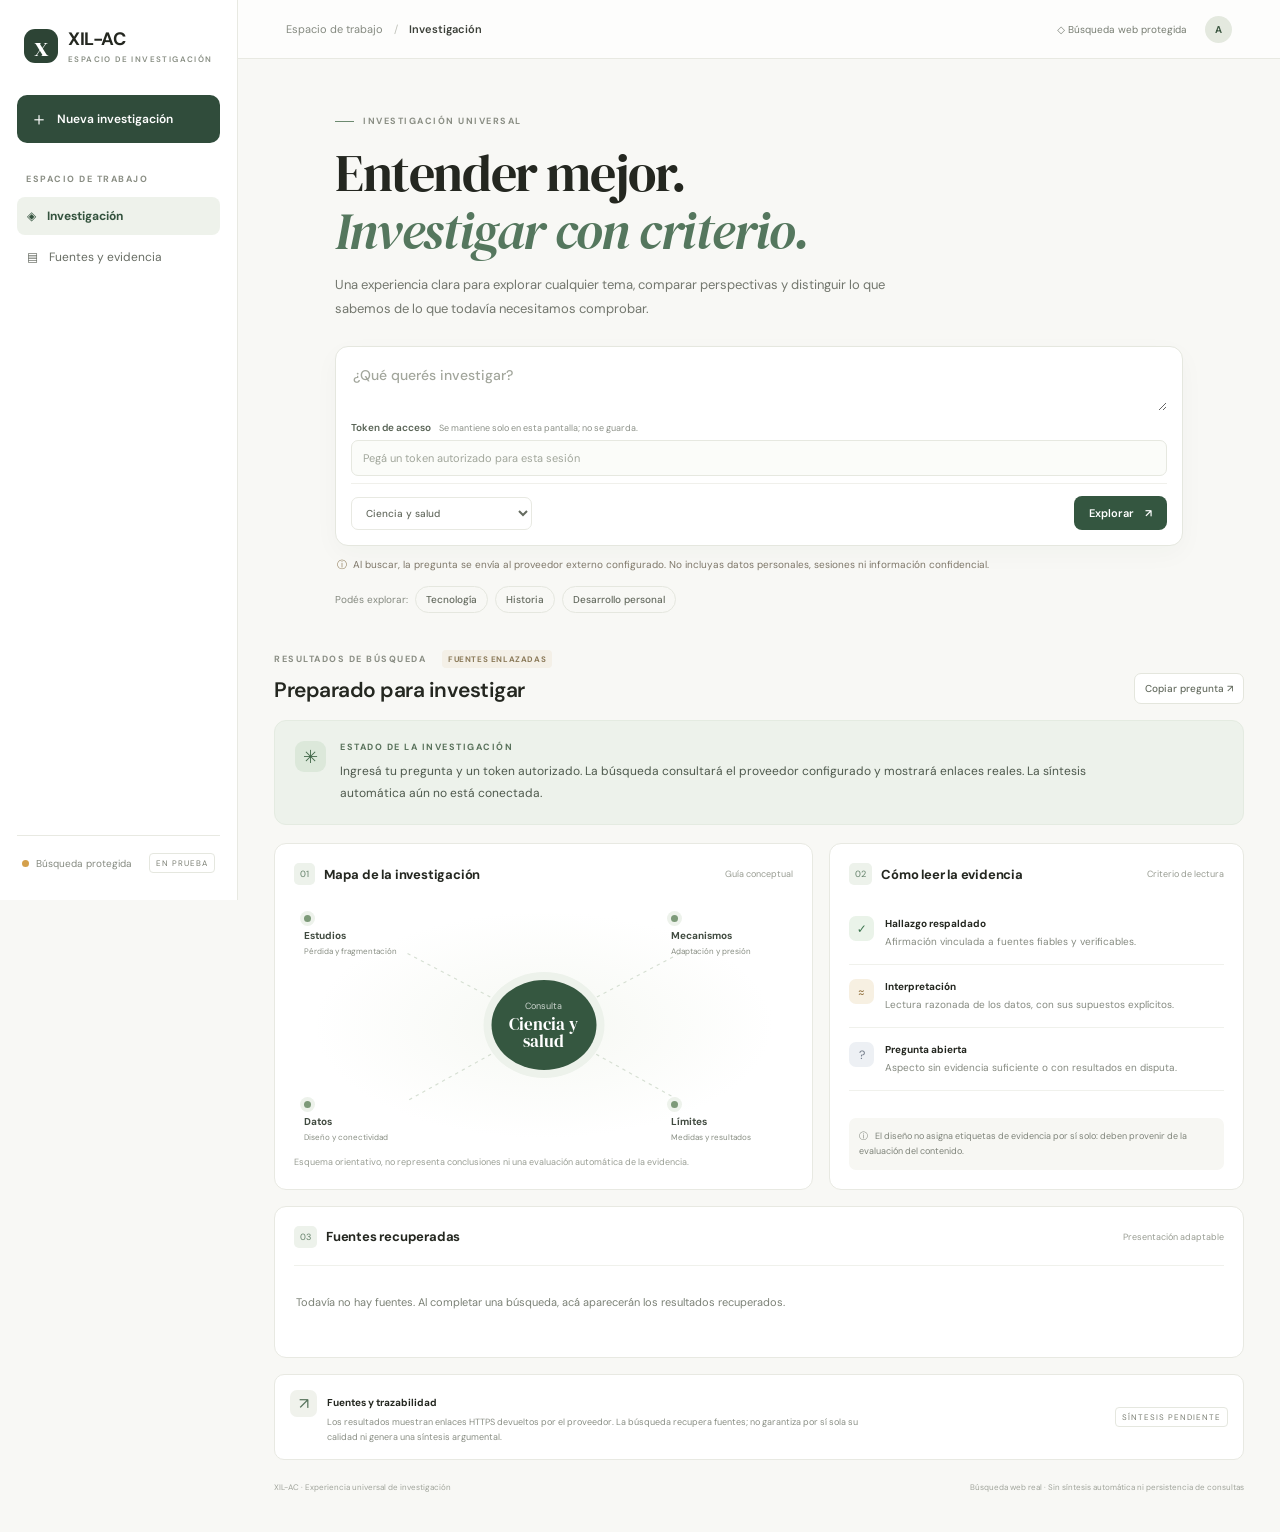
==== commit 045fed5d: "fix(ui): remove placeholder findings before real search results" ====
--- a/frontend/universal-research/index.html
+++ b/frontend/universal-research/index.html
@@ -55,7 +55,7 @@
             </div>
             <p class="visual-caption">Esquema orientativo, no representa conclusiones ni una evaluación automática de la evidencia.</p>
           </article>
-          <article class="panel evidence-panel"><div class="panel-heading"><div><span class="panel-index">02</span><h3>Estado de la evidencia</h3></div><span class="subtle">Criterio de lectura</span></div>
+          <article class="panel evidence-panel"><div class="panel-heading"><div><span class="panel-index">02</span><h3>Cómo leer la evidencia</h3></div><span class="subtle">Criterio de lectura</span></div>
             <div class="evidence-row"><span class="evidence-symbol verified">✓</span><div><strong>Hallazgo respaldado</strong><p>Afirmación vinculada a fuentes fiables y verificables.</p></div></div>
             <div class="evidence-row"><span class="evidence-symbol interpretation">≈</span><div><strong>Interpretación</strong><p>Lectura razonada de los datos, con sus supuestos explícitos.</p></div></div>
             <div class="evidence-row"><span class="evidence-symbol open">?</span><div><strong>Pregunta abierta</strong><p>Aspecto sin evidencia suficiente o con resultados en disputa.</p></div></div>
@@ -63,12 +63,8 @@
           </article>
         </div>
 
-        <section class="panel findings-panel"><div class="panel-heading"><div><span class="panel-index">03</span><h3>Rutas para profundizar</h3></div><span class="subtle">Presentación adaptable</span></div>
-          <div class="finding-list" id="findingList">
-            <button class="finding" type="button" aria-expanded="false"><span class="finding-number">01</span><span class="finding-copy"><strong>Qué se sabe</strong><small>Hallazgos respaldados por fuentes primarias y revisiones.</small><span class="finding-detail">En una investigación real, este apartado resume únicamente afirmaciones verificadas y enlaza las fuentes que las sostienen.</span></span><span class="chevron" aria-hidden="true">＋</span></button>
-            <button class="finding" type="button" aria-expanded="false"><span class="finding-number">02</span><span class="finding-copy"><strong>Qué está en discusión</strong><small>Resultados contradictorios, supuestos y límites.</small><span class="finding-detail">Se presentan las diferencias entre fuentes sin fabricar consenso ni ocultar resultados que no encajan.</span></span><span class="chevron" aria-hidden="true">＋</span></button>
-            <button class="finding" type="button" aria-expanded="false"><span class="finding-number">03</span><span class="finding-copy"><strong>Qué conviene investigar después</strong><small>Vacíos de información y próximos pasos posibles.</small><span class="finding-detail">Las siguientes preguntas se priorizan según relevancia, incertidumbre y utilidad para la decisión del usuario.</span></span><span class="chevron" aria-hidden="true">＋</span></button>
-          </div>
+        <section class="panel findings-panel"><div class="panel-heading"><div><span class="panel-index">03</span><h3>Fuentes recuperadas</h3></div><span class="subtle">Presentación adaptable</span></div>
+          <div class="finding-list" id="findingList"><p class="empty-state">Todavía no hay fuentes. Al completar una búsqueda, acá aparecerán los resultados recuperados.</p></div>
         </section>
         <section id="sources" class="sources-footer"><div><span class="source-icon" aria-hidden="true">↗</span><div><strong>Fuentes y trazabilidad</strong><p>Los resultados muestran enlaces HTTPS devueltos por el proveedor. La búsqueda recupera fuentes; no garantiza por sí sola su calidad ni genera una síntesis argumental.</p></div></div><span class="status-pill">SÍNTESIS PENDIENTE</span></section>
         <footer><span>XIL-AC · Experiencia universal de investigación</span><span>Búsqueda web real · Sin síntesis automática ni persistencia de consultas</span></footer>
--- a/frontend/universal-research/styles.css
+++ b/frontend/universal-research/styles.css
@@ -2,3 +2,5 @@
 :root{font-family:"DM Sans",Inter,system-ui,-apple-system,BlinkMacSystemFont,"Segoe UI",sans-serif;color:#242720;background:#f8f8f5;font-synthesis:none;text-rendering:optimizeLegibility;--ink:#242720;--muted:#777b72;--line:#e8e9e2;--green:#456b55;--pale:#edf2eb;--card:#fff;--serif:"DM Serif Display",Georgia,serif}*{box-sizing:border-box}body{margin:0;min-width:320px;background:#f8f8f5}.app-shell{min-height:100vh}.sidebar{width:238px;position:fixed;inset:0 auto 0 0;background:#fff;border-right:1px solid var(--line);padding:27px 17px;display:flex;flex-direction:column;z-index:3}.brand{display:flex;align-items:center;gap:10px;color:var(--ink);text-decoration:none;font-weight:700;letter-spacing:-.5px;font-size:18px;padding:0 7px 31px}.brand-mark{width:34px;height:34px;display:grid;place-items:center;background:#2d4435;color:#fff;border-radius:11px;font-family:var(--serif);font-size:26px}.brand small{display:block;font-size:8px;letter-spacing:1.4px;color:#888e83;font-weight:600;margin-top:3px}.new-research{border:0;background:#304c3b;color:#fff;padding:12px 13px;border-radius:10px;text-align:left;font-family:inherit;font-size:12px;font-weight:600;cursor:pointer;display:flex;gap:9px;align-items:center;margin-bottom:30px}.new-research span{font-size:18px}.side-label,.eyebrow,.card-kicker{font-size:9px;font-weight:700;letter-spacing:1.5px;color:#8a8e84}.side-label{padding:0 9px 12px}.nav-item{padding:11px 10px;border-radius:8px;color:#686d64;text-decoration:none;font-size:12px;display:flex;gap:11px;align-items:center;margin-bottom:3px}.nav-item.active{background:#eef2eb;color:#34533e;font-weight:700}.sidebar-bottom{margin-top:auto;border-top:1px solid var(--line);padding:17px 5px 0;display:flex;align-items:center;gap:7px;color:#858a80;font-size:10px}.status-dot{width:7px;height:7px;border-radius:50%;background:#d4a04c}.status-pill{font-size:8px;letter-spacing:1px;border:1px solid #e5e7df;color:#7a7e73;border-radius:4px;padding:4px 6px;margin-left:auto}.main-content{margin-left:238px;max-width:1600px}.topbar{height:59px;padding:0 48px;border-bottom:1px solid var(--line);display:flex;align-items:center;justify-content:space-between;background:rgba(255,255,255,.72)}.breadcrumb{font-size:11px;color:#858a80}.breadcrumb span{margin:0 8px;color:#c1c3bb}.breadcrumb strong{color:#3c4039;font-weight:600}.topbar-right{display:flex;align-items:center;gap:18px}.private-label{font-size:10px;color:#777d72}.avatar{width:27px;height:27px;border-radius:50%;display:grid;place-items:center;background:#e4e9df;color:#405a45;font-size:10px;font-weight:700}.welcome{max-width:920px;margin:0 auto;padding:56px 36px 37px}.eyebrow{display:flex;align-items:center;gap:9px}.eyebrow-line{width:19px;height:1px;background:#6d8a70}h1{font-family:var(--serif);font-size:clamp(36px,4.1vw,55px);font-weight:400;letter-spacing:-1.4px;line-height:1.1;margin:18px 0 13px}h1 em{color:#55775e;font-weight:400}.intro{max-width:580px;color:#73776e;font-size:13px;line-height:1.8;margin:0 0 26px}.search-panel{background:#fff;border:1px solid #e5e7df;border-radius:13px;padding:15px;box-shadow:0 8px 26px #283a2508}.search-panel textarea{width:100%;resize:vertical;border:0;outline:0;font-family:inherit;font-size:14px;line-height:1.6;font-weight:500;color:var(--ink);min-height:48px;background:transparent}.search-panel textarea::placeholder{color:#a2a69c}.search-controls{display:flex;align-items:center;justify-content:space-between;border-top:1px solid #f0f0eb;padding-top:12px;margin-top:7px}.select-wrap select{border:1px solid #e8e9e2;border-radius:7px;padding:8px 27px 8px 10px;background:#fff;color:#656b60;font-family:inherit;font-size:10px;font-weight:500;max-width:190px}.primary-button{border:0;background:#345640;color:#fff;border-radius:8px;padding:10px 15px;font-family:inherit;font-size:11px;font-weight:600;cursor:pointer}.primary-button span{margin-left:8px}.primary-button:hover,.new-research:hover{background:#263f30}.suggestions{display:flex;flex-wrap:wrap;gap:7px;align-items:center;margin-top:13px;font-size:10px;color:#858a80}.suggestions button{border:1px solid #e5e7df;background:transparent;border-radius:20px;padding:6px 10px;color:#656b60;font-family:inherit;font-size:10px;font-weight:500;cursor:pointer}.suggestions button:hover{background:#eef2eb}.results{max-width:1050px;margin:0 auto;padding:0 36px 40px}.results-heading{display:flex;justify-content:space-between;align-items:end;margin:0 0 16px}.results-heading h2{font-size:21px;letter-spacing:-.5px;margin:8px 0 0;font-weight:600}.demo-tag{font-size:8px;color:#8a7958;background:#f4f0e7;border-radius:4px;padding:4px 6px;margin-left:7px;letter-spacing:.6px}.quiet-button{border:1px solid #e4e6dd;border-radius:7px;padding:8px 10px;background:#fff;color:#666d61;font-family:inherit;font-size:10px;font-weight:500;cursor:pointer}.summary-card{display:flex;gap:14px;padding:20px;background:#edf2eb;border:1px solid #e4ebe1;border-radius:12px;margin-bottom:18px}.summary-icon{flex:0 0 31px;width:31px;height:31px;display:grid;place-items:center;border-radius:9px;background:#dce8da;color:#426749;font-size:18px}.card-kicker{color:#59725b}.summary-card p{font-size:12px;line-height:1.85;color:#4e594d;margin:7px 0 0;max-width:780px}.content-grid{display:grid;grid-template-columns:1.3fr 1fr;gap:16px}.panel{background:#fff;border:1px solid var(--line);border-radius:12px;padding:19px;min-width:0}.panel-heading{display:flex;align-items:center;justify-content:space-between;gap:12px;margin-bottom:17px}.panel-heading>div{display:flex;align-items:center;gap:9px}.panel-index{font-size:9px;color:#64816a;background:#edf2eb;border-radius:5px;padding:5px 6px}.panel h3{font-size:13px;margin:0;font-weight:700;letter-spacing:-.2px}.subtle{font-size:9px;color:#989c92}.topic-map{height:246px;position:relative;overflow:hidden;background:radial-gradient(ellipse at center,#f6f8f3 0,rgba(255,255,255,0) 65%);border-radius:8px}.map-lines{position:absolute;inset:0;width:100%;height:100%;stroke:#d6dfd3;stroke-width:1.4;stroke-dasharray:4 5}.topic-center{position:absolute;left:50%;top:50%;transform:translate(-50%,-50%);width:105px;height:90px;border-radius:50%;background:#355740;color:#fff;display:flex;flex-direction:column;align-items:center;justify-content:center;z-index:1;box-shadow:0 0 0 8px #edf2eb}.topic-center span{font-size:9px;opacity:.75;margin-bottom:4px}.topic-center strong{text-align:center;font-family:var(--serif);font-size:17px;line-height:1.05;font-weight:400}.topic-node{position:absolute;width:122px;display:flex;flex-direction:column;gap:4px;z-index:1}.topic-node strong{font-size:10px;color:#414b40}.topic-node small{font-size:8px;line-height:1.4;color:#878d82}.node-dot{width:7px;height:7px;border-radius:50%;background:#7d9a79;box-shadow:0 0 0 4px #edf2eb;margin-bottom:3px}.node-one{left:2%;top:5%}.node-two{right:0;top:5%}.node-three{left:2%;bottom:2%}.node-four{right:0;bottom:2%}.visual-caption{font-size:9px;line-height:1.6;color:#999e94;margin:7px 0 0}.evidence-panel{display:flex;flex-direction:column}.evidence-row{display:flex;gap:11px;padding:14px 0;border-bottom:1px solid #f0f1ec}.evidence-symbol{width:25px;height:25px;border-radius:7px;display:grid;place-items:center;flex-shrink:0;font-size:12px}.verified{color:#3e7650;background:#eaf3e9}.interpretation{color:#92703d;background:#f7f0e2}.open{color:#727b88;background:#edf0f4}.evidence-row strong{font-size:10px;display:block;margin:1px 0 4px}.evidence-row p{font-size:10px;line-height:1.6;color:#858a80;margin:0}.evidence-note{margin-top:auto;padding:11px 10px;background:#f7f7f3;border-radius:7px;color:#7e8379;font-size:9px;line-height:1.65}.evidence-note span{margin-right:5px}.findings-panel{margin-top:16px}.finding-list{border-top:1px solid #f0f1ec}.finding{width:100%;display:flex;align-items:flex-start;gap:13px;text-align:left;padding:15px 2px;background:#fff;border:0;border-bottom:1px solid #f0f1ec;cursor:pointer;color:var(--ink)}.finding-number{font-size:10px;color:#7e987d;padding-top:2px}.finding-copy{display:flex;flex-direction:column;gap:4px;flex:1}.finding-copy strong{font-size:11px}.finding-copy small{font-size:10px;color:#858a80;line-height:1.6}.finding-detail{display:none;margin-top:7px;max-width:680px;color:#656d61;font-size:11px;line-height:1.7}.finding[aria-expanded=true] .finding-detail{display:block}.chevron{font-size:17px;color:#788674;transition:transform .15s}.finding[aria-expanded=true] .chevron{transform:rotate(45deg)}.sources-footer{margin-top:16px;border:1px solid var(--line);border-radius:10px;padding:15px;display:flex;justify-content:space-between;align-items:center;gap:15px;background:#fff}.sources-footer>div{display:flex;gap:10px;align-items:flex-start}.source-icon{display:grid;place-items:center;background:#f0f2ec;color:#55725a;width:27px;height:27px;border-radius:7px;flex-shrink:0}.sources-footer strong{font-size:10px}.sources-footer p{font-size:9px;color:#898e84;line-height:1.6;margin:4px 0 0;max-width:550px}.sources-footer .status-pill{white-space:nowrap}footer{display:flex;justify-content:space-between;gap:12px;color:#a0a49b;font-size:8px;padding:22px 0 0}.toast{position:fixed;bottom:20px;left:50%;transform:translate(-50%,12px);background:#273e2e;color:#fff;padding:11px 16px;border-radius:8px;font-size:11px;opacity:0;pointer-events:none;transition:opacity .2s,transform .2s;z-index:5;box-shadow:0 6px 20px #0002}.toast.visible{opacity:1;transform:translate(-50%,0)}.sr-only{position:absolute;width:1px;height:1px;padding:0;margin:-1px;overflow:hidden;clip:rect(0,0,0,0);white-space:nowrap;border:0}:focus-visible{outline:3px solid #9cb89b;outline-offset:3px}
 @media(min-width:1400px){.welcome{padding-top:66px}.results{max-width:1100px}.topic-map{height:265px}}@media(max-width:1000px){.sidebar{width:190px;padding:22px 12px}.main-content{margin-left:190px}.topbar{padding:0 27px}.welcome{padding:43px 27px 30px}.results{padding:0 27px 32px}.content-grid{grid-template-columns:1fr}.topic-map{height:255px}.evidence-note{margin-top:16px}}@media(max-width:650px){.sidebar{position:static;width:auto;height:auto;padding:13px 16px;border-right:0;border-bottom:1px solid var(--line);flex-direction:row;align-items:center;gap:12px}.brand{padding:0;font-size:16px;flex:1}.brand-mark{width:30px;height:30px}.brand small{font-size:7px}.new-research{margin:0;padding:9px 10px;font-size:10px;white-space:nowrap}.side-label,.nav-item,.sidebar-bottom{display:none}.main-content{margin:0}.topbar{height:46px;padding:0 17px}.private-label{font-size:9px}.topbar-right{gap:9px}.welcome{padding:37px 18px 28px}h1{font-size:39px}.intro{font-size:12px}.results{padding:0 18px 30px}.results-heading{align-items:flex-start;gap:10px}.results-heading h2{font-size:18px;line-height:1.3}.quiet-button{font-size:9px;white-space:nowrap}.summary-card{padding:15px;gap:10px}.summary-card p{font-size:11px}.panel{padding:15px}.panel-heading{align-items:flex-start}.panel h3{font-size:12px}.subtle{font-size:8px;text-align:right}.topic-map{height:235px}.topic-node{width:105px}.node-one,.node-three{left:0}.node-two,.node-four{right:0}.node-two,.node-one{top:4%}.node-three,.node-four{bottom:1%}.topic-center{width:88px;height:78px}.topic-center strong{font-size:15px}.search-controls{gap:8px}.select-wrap{min-width:0;flex:1}.select-wrap select{max-width:100%;width:100%;font-size:9px}.primary-button{padding:10px 12px;white-space:nowrap}.suggestions{gap:6px}.suggestions span{width:100%}.sources-footer{align-items:flex-start;flex-direction:column}.sources-footer .status-pill{margin-left:37px}footer{flex-direction:column;line-height:1.6}.results-heading .eyebrow{flex-wrap:wrap}.demo-tag{margin-left:0}}@media(prefers-reduced-motion:reduce){*,*::before,*::after{transition:none!important;scroll-behavior:auto!important}}
 .access-label{display:flex;align-items:baseline;gap:8px;margin:5px 0 6px;color:#586355;font-size:10px;font-weight:600}.access-label span{font-size:9px;font-weight:400;color:#8c9188}.access-token{width:100%;border:1px solid #e6e8e0;border-radius:7px;padding:10px 11px;color:var(--ink);background:#fbfcf9;font:inherit;font-size:11px;outline-offset:2px}.access-token::placeholder{color:#a1a69b}.primary-button:disabled{opacity:.65;cursor:wait}.source-result{display:flex;align-items:flex-start;gap:13px;padding:15px 2px;border-bottom:1px solid #f0f1ec}.source-result-copy{display:flex;flex-direction:column;gap:5px;min-width:0;flex:1}.source-result-title{font-size:11px;font-weight:700;color:#365c41;text-decoration:none;line-height:1.6;overflow-wrap:anywhere}.source-result-title:hover{text-decoration:underline}.source-result-meta{font-size:9px;color:#8a8f84}.source-result-description{font-size:10px;color:#62695e;line-height:1.7;margin:0;overflow-wrap:anywhere}.empty-state{padding:16px 2px;color:#7b8176;font-size:11px;line-height:1.7}.results[aria-busy=true]{opacity:.7;pointer-events:none}.results{transition:opacity .15s ease}
+
+.privacy-hint{font-size:10px;line-height:1.6;color:#7e7769;margin:11px 2px 0}.privacy-hint::before{content:'ⓘ';margin-right:6px;color:#8c7854}
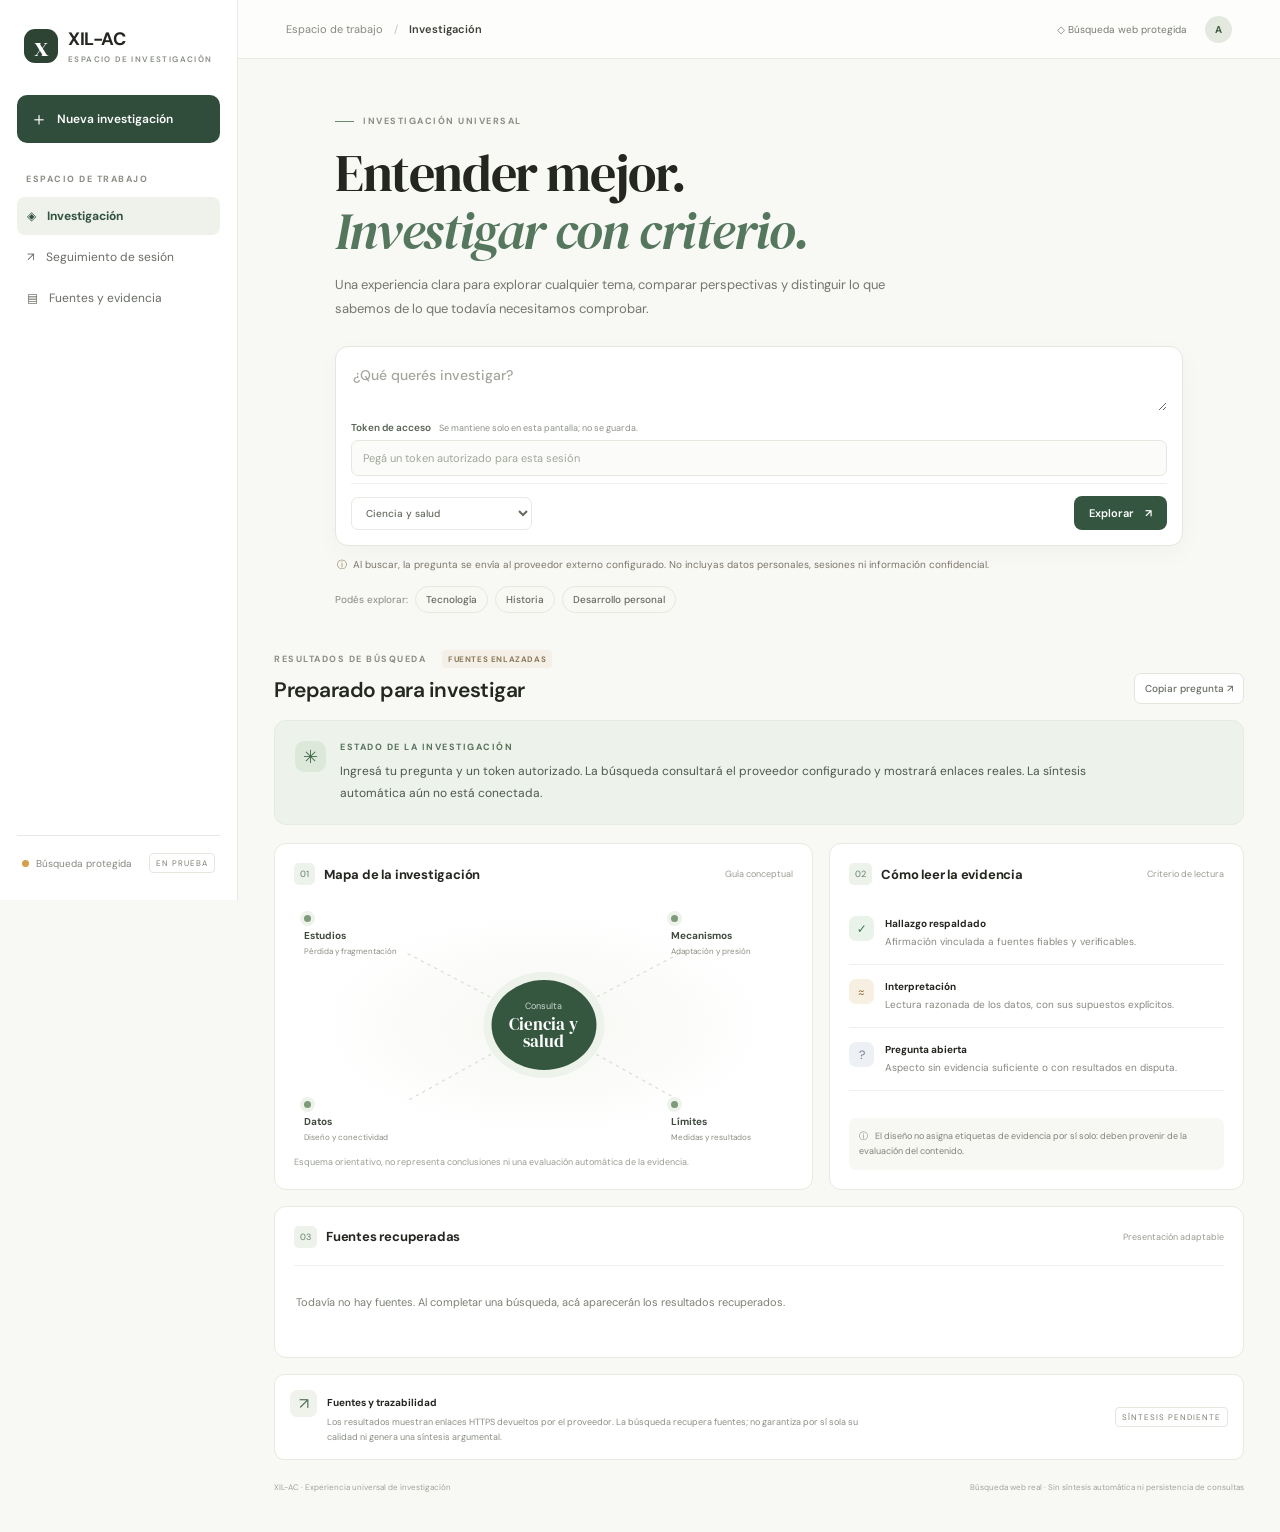
==== commit 9a024e3f: "feat: link session movement panel from XIL-AC navigation" ====
--- a/frontend/universal-research/index.html
+++ b/frontend/universal-research/index.html
@@ -15,6 +15,7 @@
       <button class="new-research" id="newResearch" type="button"><span aria-hidden="true">＋</span> Nueva investigación</button>
       <div class="side-label">ESPACIO DE TRABAJO</div>
       <a class="nav-item active" href="#research"><span aria-hidden="true">◈</span> Investigación</a>
+      <a class="nav-item" href="/session-movement/"><span aria-hidden="true">↗</span> Seguimiento de sesión</a>
       <a class="nav-item" href="#sources"><span aria-hidden="true">▤</span> Fuentes y evidencia</a>
       <div class="sidebar-bottom"><span class="status-dot"></span><span>Búsqueda protegida</span><span class="status-pill">EN PRUEBA</span></div>
     </aside>
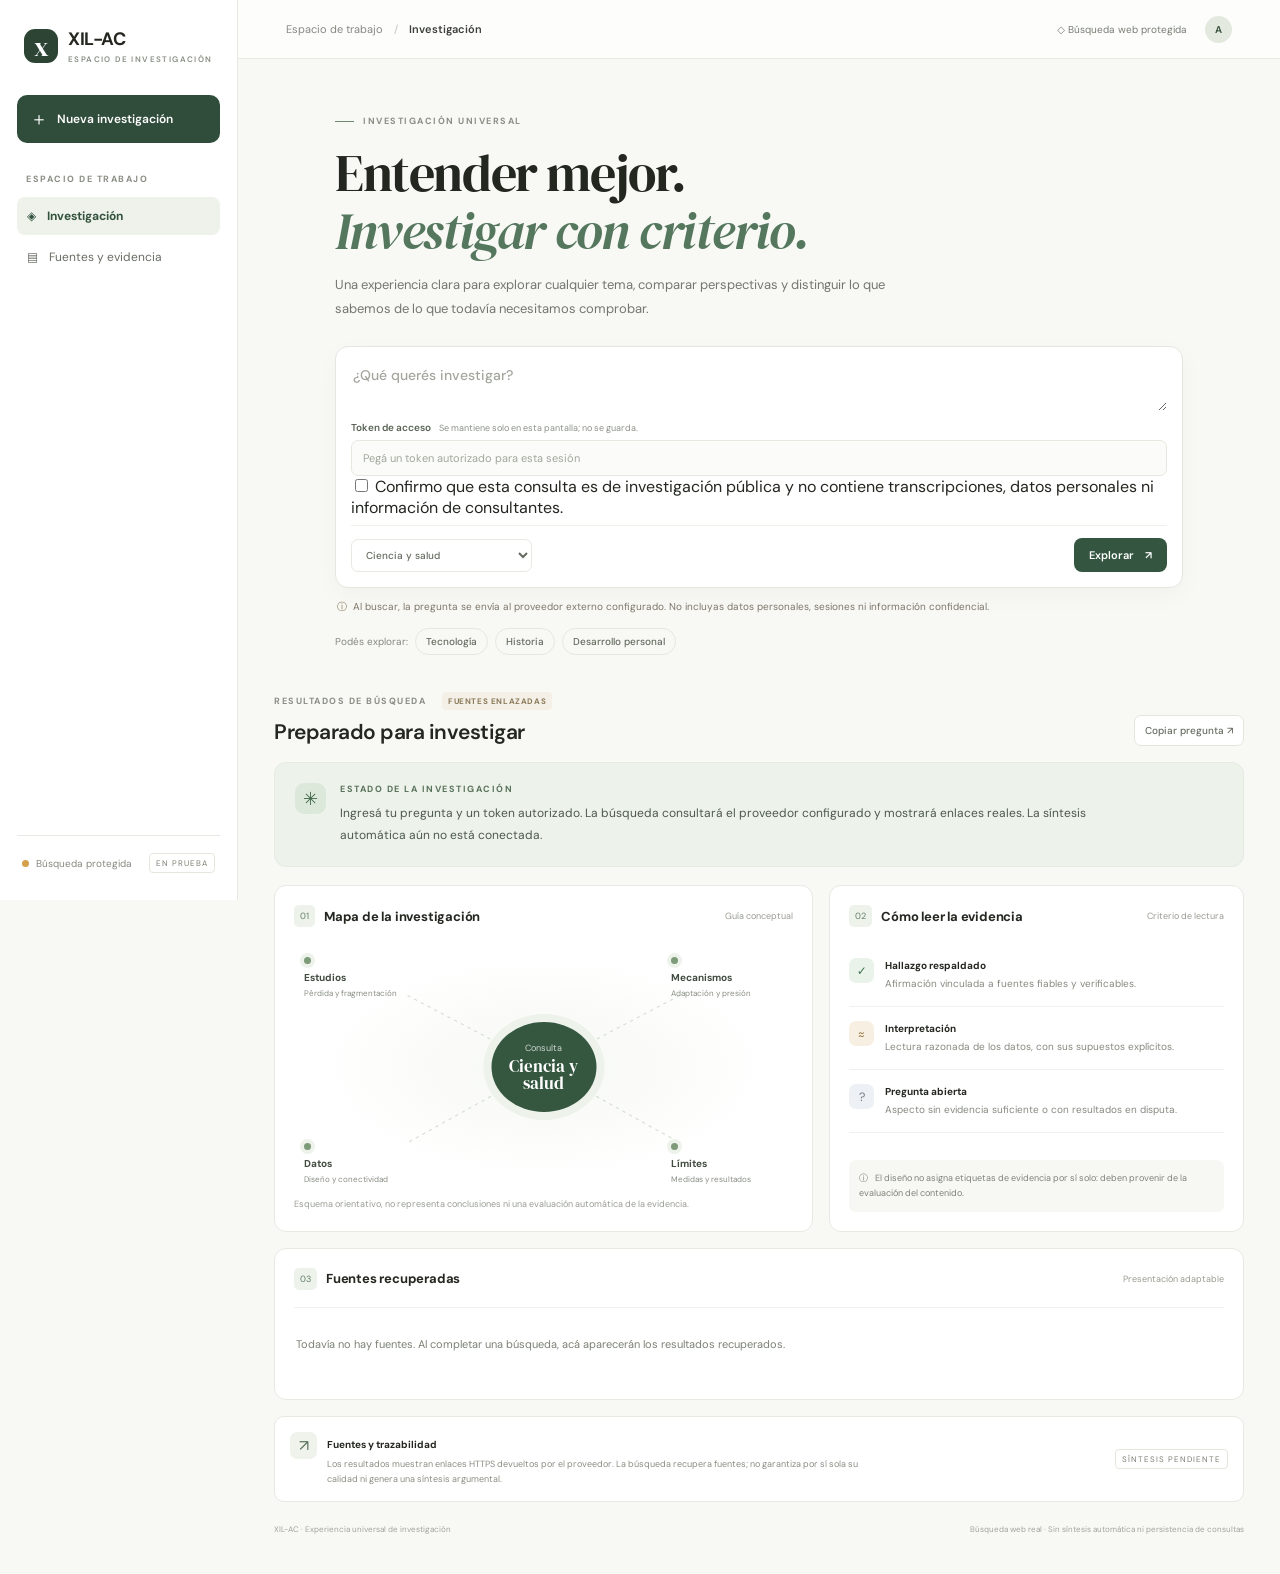
==== commit f588e26a: "Wire public-research confirmation into the research interface" ====
--- a/frontend/universal-research/index.html
+++ b/frontend/universal-research/index.html
@@ -15,7 +15,6 @@
       <button class="new-research" id="newResearch" type="button"><span aria-hidden="true">＋</span> Nueva investigación</button>
       <div class="side-label">ESPACIO DE TRABAJO</div>
       <a class="nav-item active" href="#research"><span aria-hidden="true">◈</span> Investigación</a>
-      <a class="nav-item" href="/session-movement/"><span aria-hidden="true">↗</span> Seguimiento de sesión</a>
       <a class="nav-item" href="#sources"><span aria-hidden="true">▤</span> Fuentes y evidencia</a>
       <div class="sidebar-bottom"><span class="status-dot"></span><span>Búsqueda protegida</span><span class="status-pill">EN PRUEBA</span></div>
     </aside>
@@ -31,7 +30,7 @@
           <textarea id="researchQuestion" rows="2" placeholder="¿Qué querés investigar?" required></textarea>
           <label class="access-label" for="accessToken">Token de acceso <span>Se mantiene solo en esta pantalla; no se guarda.</span></label>
           <input id="accessToken" class="access-token" type="password" autocomplete="off" spellcheck="false" placeholder="Pegá un token autorizado para esta sesión" required>
-          <div class="search-controls"><label class="select-wrap"><span class="sr-only">Área de investigación</span><select id="domain"><option value="science">Ciencia y salud</option><option value="history">Historia y cultura</option><option value="technology">Tecnología</option><option value="business">Negocios y estrategia</option><option value="education">Educación y conceptos</option><option value="cfe">Desarrollo personal y CFE</option></select></label><button class="primary-button" type="submit">Explorar <span aria-hidden="true">↗</span></button></div>
+          <label class="privacy-confirmation"><input id="confirmPublicQuery" type="checkbox" required> Confirmo que esta consulta es de investigación pública y no contiene transcripciones, datos personales ni información de consultantes.</label><div class="search-controls"><label class="select-wrap"><span class="sr-only">Área de investigación</span><select id="domain"><option value="science">Ciencia y salud</option><option value="history">Historia y cultura</option><option value="technology">Tecnología</option><option value="business">Negocios y estrategia</option><option value="education">Educación y conceptos</option><option value="cfe">Desarrollo personal y CFE</option></select></label><button class="primary-button" type="submit">Explorar <span aria-hidden="true">↗</span></button></div>
         </form>
         <p class="privacy-hint">Al buscar, la pregunta se envía al proveedor externo configurado. No incluyas datos personales, sesiones ni información confidencial.</p>
         <div class="suggestions"><span>Podés explorar:</span><button type="button" data-prompt="Comparar dos tecnologías emergentes">Tecnología</button><button type="button" data-prompt="Investigar un acontecimiento histórico y sus fuentes">Historia</button><button type="button" data-prompt="Analizar distintas perspectivas sobre una pregunta humana">Desarrollo personal</button></div>
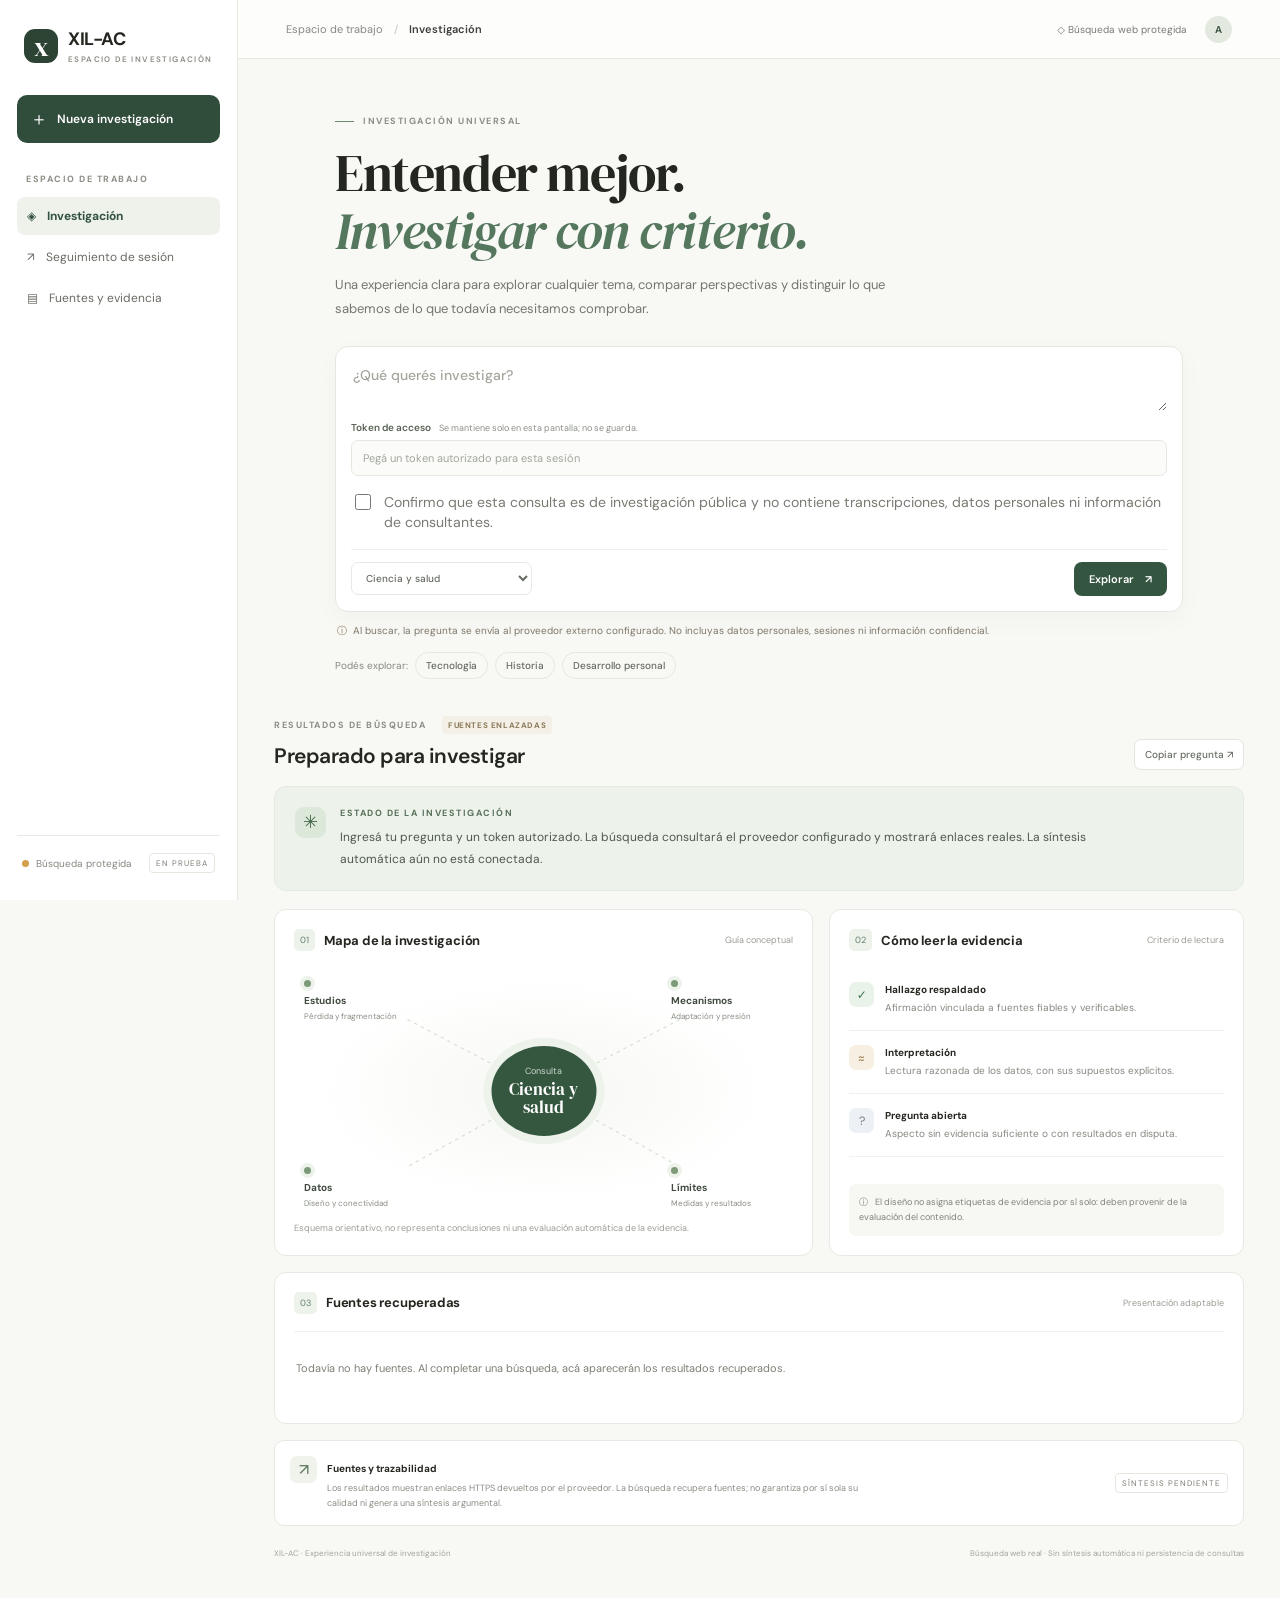
==== commit da0ac748: "Merge 50e148a7077f8ac2106e40e02611663044658ef6 into 7a0ab56af86d68b57e5a9b3e97df33cd2acfc56b" ====
--- a/frontend/universal-research/index.html
+++ b/frontend/universal-research/index.html
@@ -15,6 +15,7 @@
       <button class="new-research" id="newResearch" type="button"><span aria-hidden="true">＋</span> Nueva investigación</button>
       <div class="side-label">ESPACIO DE TRABAJO</div>
       <a class="nav-item active" href="#research"><span aria-hidden="true">◈</span> Investigación</a>
+      <a class="nav-item" href="/session-movement/"><span aria-hidden="true">↗</span> Seguimiento de sesión</a>
       <a class="nav-item" href="#sources"><span aria-hidden="true">▤</span> Fuentes y evidencia</a>
       <div class="sidebar-bottom"><span class="status-dot"></span><span>Búsqueda protegida</span><span class="status-pill">EN PRUEBA</span></div>
     </aside>
--- a/frontend/universal-research/styles.css
+++ b/frontend/universal-research/styles.css
@@ -4,3 +4,22 @@
 .access-label{display:flex;align-items:baseline;gap:8px;margin:5px 0 6px;color:#586355;font-size:10px;font-weight:600}.access-label span{font-size:9px;font-weight:400;color:#8c9188}.access-token{width:100%;border:1px solid #e6e8e0;border-radius:7px;padding:10px 11px;color:var(--ink);background:#fbfcf9;font:inherit;font-size:11px;outline-offset:2px}.access-token::placeholder{color:#a1a69b}.primary-button:disabled{opacity:.65;cursor:wait}.source-result{display:flex;align-items:flex-start;gap:13px;padding:15px 2px;border-bottom:1px solid #f0f1ec}.source-result-copy{display:flex;flex-direction:column;gap:5px;min-width:0;flex:1}.source-result-title{font-size:11px;font-weight:700;color:#365c41;text-decoration:none;line-height:1.6;overflow-wrap:anywhere}.source-result-title:hover{text-decoration:underline}.source-result-meta{font-size:9px;color:#8a8f84}.source-result-description{font-size:10px;color:#62695e;line-height:1.7;margin:0;overflow-wrap:anywhere}.empty-state{padding:16px 2px;color:#7b8176;font-size:11px;line-height:1.7}.results[aria-busy=true]{opacity:.7;pointer-events:none}.results{transition:opacity .15s ease}
 
 .privacy-hint{font-size:10px;line-height:1.6;color:#7e7769;margin:11px 2px 0}.privacy-hint::before{content:'ⓘ';margin-right:6px;color:#8c7854}
+
+
+.privacy-confirmation {
+  display: flex;
+  align-items: flex-start;
+  gap: 0.65rem;
+  margin: 1rem 0;
+  color: var(--muted, #555);
+  font-size: 0.88rem;
+  line-height: 1.45;
+}
+
+.privacy-confirmation input {
+  flex: 0 0 auto;
+  width: 1rem;
+  height: 1rem;
+  margin-top: 0.15rem;
+  accent-color: var(--accent, #343434);
+}
